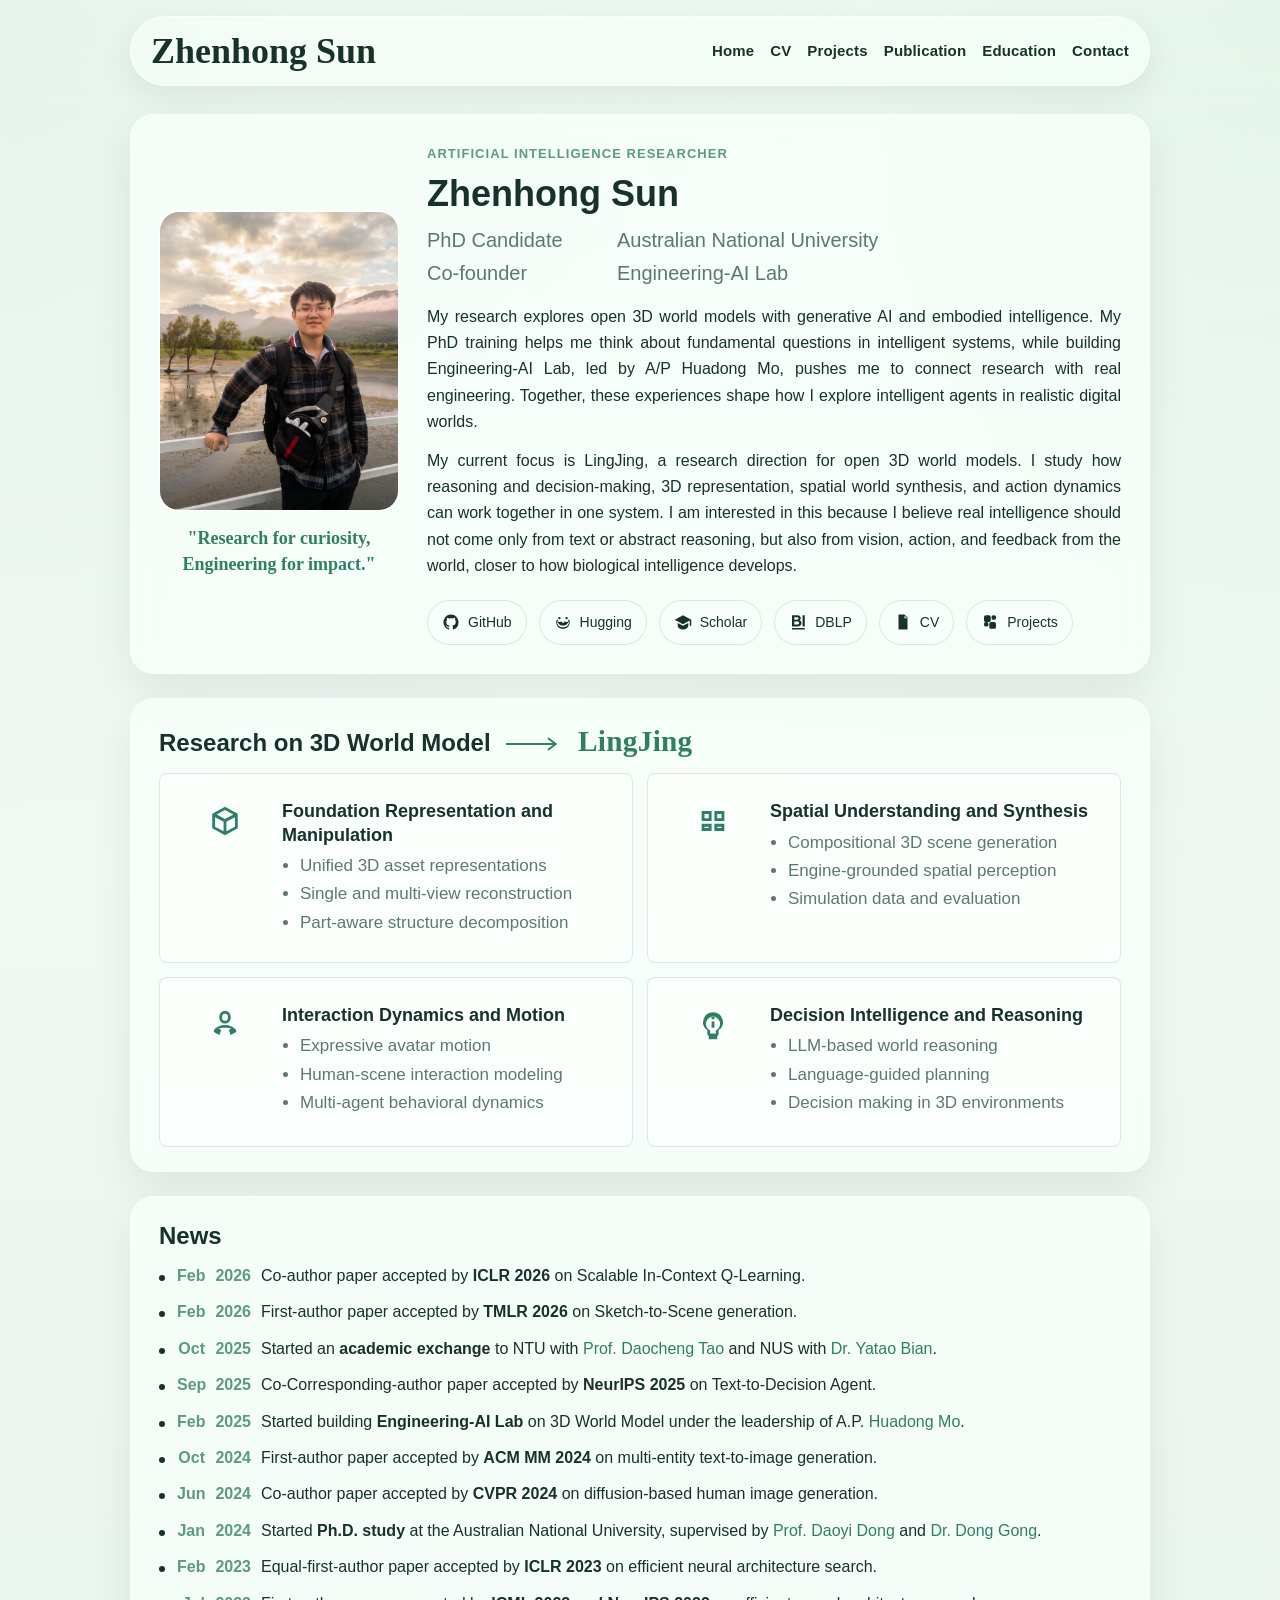
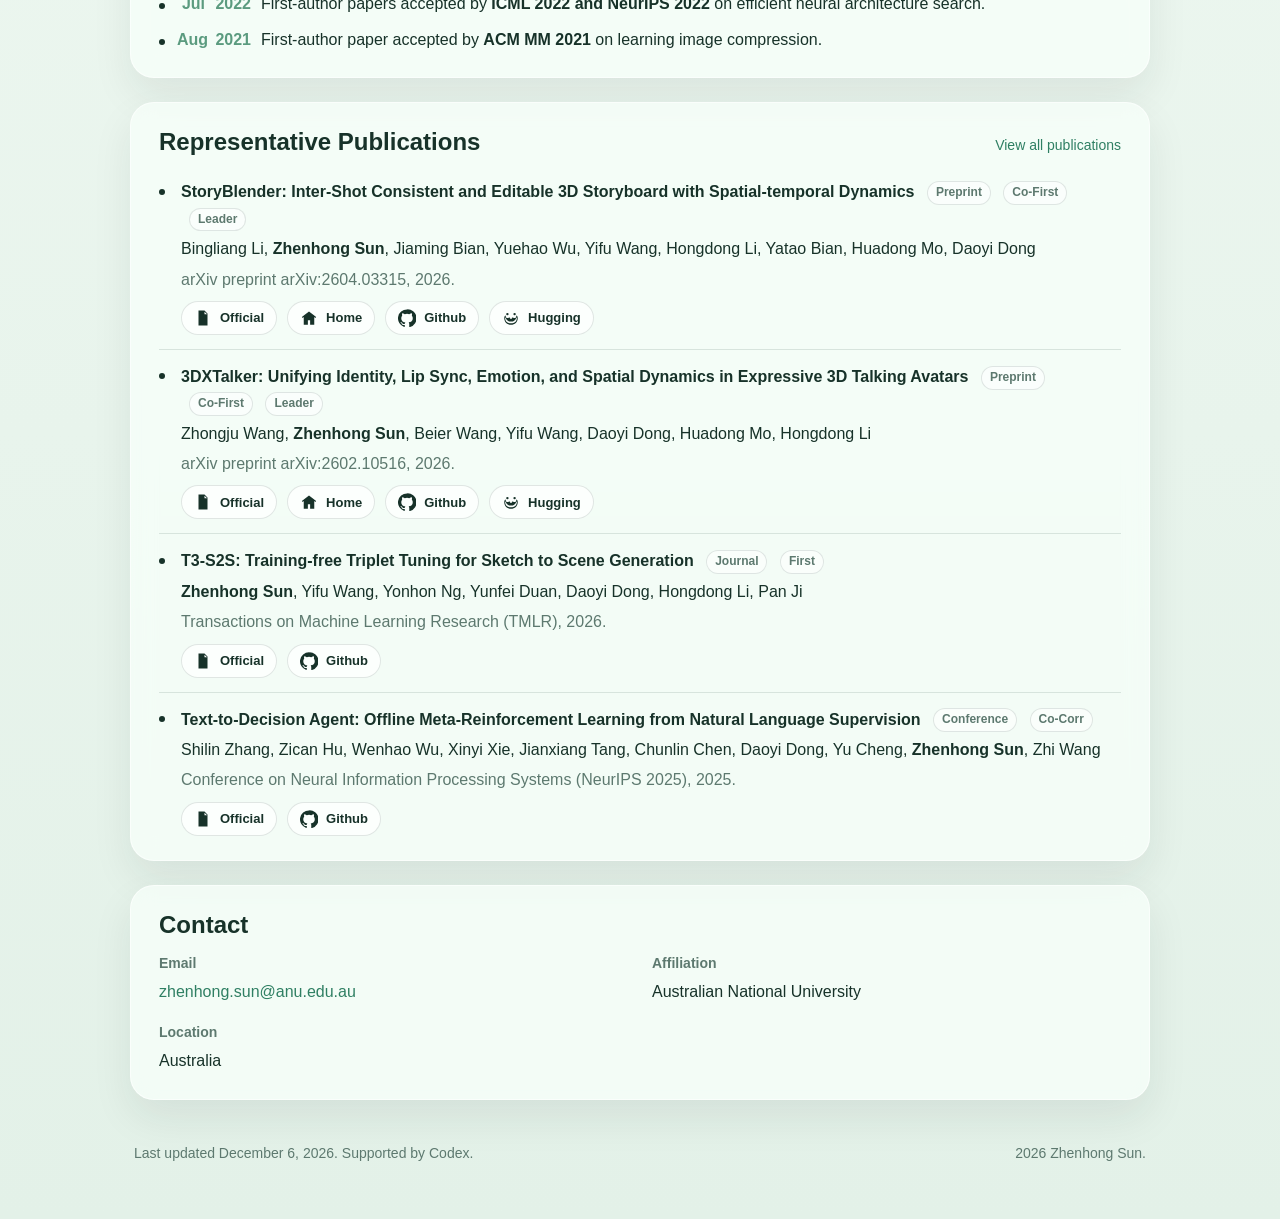
==== index.html @ 3ce294ff "Update Engineering-AI Lab description" ====
<!DOCTYPE html>
<html lang="en">
  <head>
    <meta charset="UTF-8" />
    <meta name="viewport" content="width=device-width, initial-scale=1.0" />
    <title>Zhenhong Sun | Home</title>
    <meta
      name="description"
      content="Academic homepage of Zhenhong Sun, featuring research projects, publications, and academic experience."
    />
    <link rel="icon" href="favicon.svg" type="image/svg+xml" />
    <link rel="stylesheet" href="styles.css" />
  </head>
  <body>
    <div class="page-shell">
      <header class="site-header">
        <a class="brand" href="index.html">Zhenhong Sun</a>
        <nav class="site-nav" aria-label="Primary">
          <a href="index.html">Home</a>
          <a href="cv.html">CV</a>
          <a href="projects.html">Projects</a>
          <a href="publications.html">Publication</a>
          <a href="education.html">Education</a>
          <a href="#contact">Contact</a>
        </nav>
      </header>

      <main>
        <section class="hero-panel">
          <div class="hero-photo-wrap">
            <img
              class="hero-photo"
              src="ZhenhongSun.jpg"
              alt="Portrait of Zhenhong Sun"
            />
            <p class="hero-slogan">
              <span>"Research for curiosity,</span>
              <span>Engineering for impact."</span>
            </p>
          </div>
          <div class="hero-copy">
            <p class="meta">Artificial Intelligence Researcher</p>
            <h1 class="page-title">Zhenhong Sun</h1>
            <div class="subtitle">
              <div class="subtitle-row">
                <span>PhD Candidate</span>
                <span>Australian National University</span>
              </div>
              <div class="subtitle-row">
                <span>Co-founder</span>
                <span>Engineering-AI Lab</span>
              </div>
            </div>
            <p class="lede">
              My research explores open 3D world models with generative AI and embodied intelligence. 
              My PhD training helps me think about fundamental questions in intelligent systems, 
              while building Engineering-AI Lab, led by A/P Huadong Mo, pushes me to connect research with real engineering. 
              Together, these experiences shape how I explore intelligent agents in realistic digital worlds.
            </p>
            <p class="lede lede-secondary">
              My current focus is LingJing, a research direction for open 3D
              world models. I study how reasoning and decision-making, 3D representation, 
              spatial world synthesis, and action dynamics can work
              together in one system. I am interested in this because I believe
              real intelligence should not come only from text or abstract
              reasoning, but also from vision, action, and feedback from the
              world, closer to how biological intelligence develops.
            </p>
            <div class="icon-links" aria-label="Profile links">
              <a
                class="icon-link"
                href="https://github.com/EngineeringAI-LAB"
                target="_blank"
                rel="noreferrer"
                aria-label="GitHub"
                title="GitHub"
              >
                <svg viewBox="0 0 24 24" aria-hidden="true">
                  <path d="M12 2C6.48 2 2 6.58 2 12.22c0 4.52 2.87 8.35 6.84 9.7.5.1.68-.22.68-.49 0-.24-.01-.88-.01-1.73-2.78.62-3.37-1.37-3.37-1.37-.45-1.18-1.11-1.5-1.11-1.5-.91-.64.07-.63.07-.63 1.01.07 1.54 1.06 1.54 1.06.9 1.57 2.36 1.12 2.94.86.09-.67.35-1.12.63-1.38-2.22-.26-4.56-1.14-4.56-5.06 0-1.12.39-2.03 1.03-2.75-.1-.26-.45-1.31.1-2.72 0 0 .84-.28 2.75 1.05A9.35 9.35 0 0 1 12 6.92c.85 0 1.7.12 2.5.34 1.9-1.33 2.74-1.05 2.74-1.05.55 1.41.2 2.46.1 2.72.64.72 1.03 1.63 1.03 2.75 0 3.93-2.34 4.8-4.57 5.05.36.32.68.94.68 1.9 0 1.38-.01 2.49-.01 2.83 0 .27.18.59.69.49A10.22 10.22 0 0 0 22 12.22C22 6.58 17.52 2 12 2Z" />
                </svg>
                <span>GitHub</span>
              </a>
              <a
                class="icon-link"
                href="https://huggingface.co/EngineeringAI-LAB"
                target="_blank"
                rel="noreferrer"
                aria-label="Hugging Face"
                title="Hugging Face"
              >
                <svg viewBox="0 0 24 24" aria-hidden="true">
                  <path d="M7.2 8.4a1.6 1.6 0 1 1 0-3.2 1.6 1.6 0 0 1 0 3.2Zm9.6 0a1.6 1.6 0 1 1 0-3.2 1.6 1.6 0 0 1 0 3.2ZM5.4 11.2c.7.45 1.55.68 2.5.68.86 0 1.66-.19 2.36-.56.2-.1.44.03.46.25.1 1.04.63 1.69 1.28 1.69s1.18-.65 1.28-1.69c.02-.22.26-.35.46-.25.7.37 1.5.56 2.36.56.95 0 1.8-.23 2.5-.68.22-.14.5.05.45.31-.56 3.11-3.45 5.29-7.05 5.29s-6.49-2.18-7.05-5.29c-.05-.26.23-.45.45-.31Z" />
                  <path d="M4.25 8.92c-.6.46-1.25 1.44-1.25 3.36C3 17.3 6.82 21 12 21s9-3.7 9-8.72c0-1.92-.65-2.9-1.25-3.36-.37-.29-.89.02-.8.49.08.42.05.92-.17 1.38-.15.31.05.68.39.72.35.04.61.34.61.69 0 4.03-3.13 6.8-7.78 6.8s-7.78-2.77-7.78-6.8c0-.35.26-.65.61-.69.34-.04.54-.41.39-.72-.22-.46-.25-.96-.17-1.38.09-.47-.43-.78-.8-.49Z" />
                </svg>
                <span>Hugging</span>
              </a>
              <a
                class="icon-link"
                href="https://scholar.google.com/citations?user=eDiXHP8AAAAJ"
                target="_blank"
                rel="noreferrer"
                aria-label="Google Scholar"
                title="Google Scholar"
              >
                <svg viewBox="0 0 24 24" aria-hidden="true">
                  <path d="M12 3 1 9l11 6 9-4.91V17h2V9L12 3Zm0 14L5 13.18V17c0 2.76 3.13 5 7 5s7-2.24 7-5v-3.82L12 17Z" />
                </svg>
                <span>Scholar</span>
              </a>
              <a
                class="icon-link"
                href="https://dblp.org/pid/250/5750.html"
                target="_blank"
                rel="noreferrer"
                aria-label="DBLP"
                title="DBLP"
              >
                <svg viewBox="0 0 24 24" aria-hidden="true">
                  <path d="M4 3h7.2c2.7 0 4.5 1.54 4.5 3.86 0 1.25-.55 2.3-1.54 2.94 1.53.56 2.48 1.85 2.48 3.55 0 2.8-2.05 4.65-5.15 4.65H4V3Zm3 2.7v3.15h3.76c1.17 0 1.88-.59 1.88-1.58 0-1-.72-1.57-1.88-1.57H7Zm0 5.75v3.85h4.13c1.5 0 2.35-.72 2.35-1.94 0-1.19-.86-1.91-2.35-1.91H7Z" />
                  <path d="M18.1 3H21v15h-2.9V3Z" />
                  <path d="M4 20h17v2H4v-2Z" />
                </svg>
                <span>DBLP</span>
              </a>
              <a
                class="icon-link"
                href="cv.html"
                aria-label="Curriculum Vitae"
                title="Curriculum Vitae"
              >
                <svg viewBox="0 0 24 24" aria-hidden="true">
                  <path d="M6 2h8l4 4v16H6V2Zm8 1.5V7h3.5L14 3.5ZM8 10h8v1.5H8V10Zm0 3h8v1.5H8V13Zm0 3h6v1.5H8V16Z" />
                </svg>
                <span>CV</span>
              </a>
              <a
                class="icon-link"
                href="projects.html"
                aria-label="Projects"
                title="Projects"
              >
                <svg viewBox="0 0 24 24" aria-hidden="true">
                  <path d="M4 5.5A2.5 2.5 0 0 1 6.5 3h4A2.5 2.5 0 0 1 13 5.5v4A2.5 2.5 0 0 1 10.5 12h-4A2.5 2.5 0 0 1 4 9.5v-4Zm7 9A2.5 2.5 0 0 1 13.5 12h4a2.5 2.5 0 0 1 2.5 2.5v4a2.5 2.5 0 0 1-2.5 2.5h-4a2.5 2.5 0 0 1-2.5-2.5v-4Zm-7 0A2.5 2.5 0 0 1 6.5 12h1A2.5 2.5 0 0 1 10 14.5v1A2.5 2.5 0 0 1 7.5 18h-1A2.5 2.5 0 0 1 4 15.5v-1Zm10-9A2.5 2.5 0 0 1 16.5 3h1A2.5 2.5 0 0 1 20 5.5v1A2.5 2.5 0 0 1 17.5 9h-1A2.5 2.5 0 0 1 14 6.5v-1Z" />
                </svg>
                <span>Projects</span>
              </a>
            </div>
          </div>
        </section>

        <section class="section-block">
          <h2 class="research-title">
            Research on 3D World Model
            <span class="research-arrow" aria-hidden="true">
              <svg viewBox="0 0 64 16">
                <path d="M2 8h54" />
                <path d="M48 2l8 6-8 6" />
              </svg>
            </span>
            <span>LingJing</span>
          </h2>
          <div class="overview-grid">
            <div class="overview-card">
              <svg class="overview-icon" viewBox="0 0 24 24" aria-hidden="true">
                <path d="M12 2 3 6.8v10.4L12 22l9-4.8V6.8L12 2Zm0 2.3 5.9 3.15L12 10.6 6.1 7.45 12 4.3Zm-7 5 6 3.2v6.7l-6-3.2V9.3Zm8 9.9v-6.7l6-3.2V16l-6 3.2Z" />
              </svg>
              <div>
                <h3>Foundation Representation and Manipulation</h3>
                <ul>
                  <li>Unified 3D asset representations</li>
                  <li>Single and multi-view reconstruction</li>
                  <li>Part-aware structure decomposition</li>
                </ul>
              </div>
            </div>
            <div class="overview-card">
              <svg class="overview-icon" viewBox="0 0 24 24" aria-hidden="true">
                <path d="M4 5h7v7H4V5Zm2 2v3h3V7H6Zm7-2h7v7h-7V5Zm2 2v3h3V7h-3ZM4 14h7v5H4v-5Zm2 2v1h3v-1H6Zm7-2h7v5h-7v-5Zm2 2v1h3v-1h-3Z" />
              </svg>
              <div>
                <h3>Spatial Understanding and Synthesis</h3>
                <ul>
                  <li>Compositional 3D scene generation</li>
                  <li>Engine-grounded spatial perception</li>
                  <li>Simulation data and evaluation</li>
                </ul>
              </div>
            </div>
            <div class="overview-card">
              <svg class="overview-icon" viewBox="0 0 24 24" aria-hidden="true">
                <path d="M12 2a4 4 0 0 1 4 4v1a4 4 0 1 1-8 0V6a4 4 0 0 1 4-4Zm-2 4v1a2 2 0 1 0 4 0V6a2 2 0 1 0-4 0Zm-5.8 9.6C5.7 13.4 8.5 12 12 12s6.3 1.4 7.8 3.6c.42.62.18 1.46-.48 1.78L16 19l-1.4-3.5 1.86-.93A8 8 0 0 0 12 14a8 8 0 0 0-4.46.57L9.4 15.5 8 19l-3.32-1.62a1.32 1.32 0 0 1-.48-1.78Z" />
              </svg>
              <div>
                <h3>Interaction Dynamics and Motion</h3>
                <ul>
                  <li>Expressive avatar motion</li>
                  <li>Human-scene interaction modeling</li>
                  <li>Multi-agent behavioral dynamics</li>
                </ul>
              </div>
            </div>
            <div class="overview-card">
              <svg class="overview-icon" viewBox="0 0 24 24" aria-hidden="true">
                <path d="M12 3a7 7 0 0 0-4 12.74V18a2 2 0 0 0 2 2h4a2 2 0 0 0 2-2v-2.26A7 7 0 0 0 12 3Zm2 12.9V18h-4v-2.1l-.83-.55A5 5 0 1 1 14.83 15.35L14 15.9ZM9 22h6v-2H9v2Zm2-12.5h2V14h-2V9.5Zm0-3.5h2v2h-2V6Z" />
              </svg>
              <div>
                <h3>Decision Intelligence and Reasoning</h3>
                <ul>
                  <li>LLM-based world reasoning</li>
                  <li>Language-guided planning</li>
                  <li>Decision making in 3D environments</li>
                </ul>
              </div>
            </div>
          </div>
        </section>

        <section class="section-block">
          <h2>News</h2>
          <ul class="timeline-list">
            <li>
              <span class="timeline-dot" aria-hidden="true"></span>
              <span class="timeline-date"><span>Feb</span><span>2026</span></span>
              <span class="timeline-text">Co-author paper accepted by <span class="news-highlight">ICLR 2026</span> on Scalable In-Context Q-Learning.</span>
            </li>
            <li>
              <span class="timeline-dot" aria-hidden="true"></span>
              <span class="timeline-date"><span>Feb</span><span>2026</span></span>
              <span class="timeline-text">First-author paper accepted by <span class="news-highlight">TMLR 2026</span> on Sketch-to-Scene generation.</span>
            </li>
            <li>
              <span class="timeline-dot" aria-hidden="true"></span>
              <span class="timeline-date"><span>Oct</span><span>2025</span></span>
              <span class="timeline-text">
                Started an <span class="news-highlight">academic exchange</span> to NTU with
                <a href="https://scholar.google.com/citations?user=RwlJNLcAAAAJ&amp;hl=en" target="_blank" rel="noreferrer">Prof. Daocheng Tao</a>
                and NUS with
                <a href="https://yataobian.com/" target="_blank" rel="noreferrer">Dr. Yatao Bian</a>.
              </span>
            </li>
            <li>
              <span class="timeline-dot" aria-hidden="true"></span>
              <span class="timeline-date"><span>Sep</span><span>2025</span></span>
              <span class="timeline-text">Co-Corresponding-author paper accepted by <span class="news-highlight">NeurIPS 2025</span> on Text-to-Decision Agent.</span>
            </li>
            <li>
              <span class="timeline-dot" aria-hidden="true"></span>
              <span class="timeline-date"><span>Feb</span><span>2025</span></span>
              <span class="timeline-text">
                Started building
                <a class="news-highlight" href="https://github.com/EngineeringAI-LAB" target="_blank" rel="noreferrer">Engineering-AI Lab</a>
                on 3D World Model under the leadership of A.P.
                <a href="https://www.unsw.edu.au/staff/huadong-mo" target="_blank" rel="noreferrer">Huadong Mo</a>.
              </span>
            </li>
            <li>
              <span class="timeline-dot" aria-hidden="true"></span>
              <span class="timeline-date"><span>Oct</span><span>2024</span></span>
              <span class="timeline-text">First-author paper accepted by <span class="news-highlight">ACM MM 2024</span> on multi-entity text-to-image generation.</span>
            </li>
            <li>
              <span class="timeline-dot" aria-hidden="true"></span>
              <span class="timeline-date"><span>Jun</span><span>2024</span></span>
              <span class="timeline-text">Co-author paper accepted by <span class="news-highlight">CVPR 2024</span> on diffusion-based human image generation.</span>
            </li>
            <li>
              <span class="timeline-dot" aria-hidden="true"></span>
              <span class="timeline-date"><span>Jan</span><span>2024</span></span>
              <span class="timeline-text">
                Started <span class="news-highlight">Ph.D. study</span> at the Australian National University, supervised by
                <a href="https://scholar.google.com/citations?user=ACw1Y4oAAAAJ&amp;hl=en" target="_blank" rel="noreferrer">Prof. Daoyi Dong</a>
                and
                <a href="https://donggong1.github.io/" target="_blank" rel="noreferrer">Dr. Dong Gong</a>.
              </span>
            </li>
            <li>
              <span class="timeline-dot" aria-hidden="true"></span>
              <span class="timeline-date"><span>Feb</span><span>2023</span></span>
              <span class="timeline-text">Equal-first-author paper accepted by <span class="news-highlight">ICLR 2023</span> on efficient neural architecture search.</span>
            </li>
            <li>
              <span class="timeline-dot" aria-hidden="true"></span>
              <span class="timeline-date"><span>Jul</span><span>2022</span></span>
              <span class="timeline-text">First-author papers accepted by <span class="news-highlight">ICML 2022 and NeurIPS 2022</span> on efficient neural architecture search.</span>
            </li>
            <li>
              <span class="timeline-dot" aria-hidden="true"></span>
              <span class="timeline-date"><span>Aug</span><span>2021</span></span>
              <span class="timeline-text">First-author paper accepted by <span class="news-highlight">ACM MM 2021</span> on learning image compression.</span>
            </li>
          </ul>
        </section>

        <section class="section-block">
          <div class="section-heading-row">
            <h2>Representative Publications</h2>
            <a class="text-link" href="publications.html">View all publications</a>
          </div>
          <ul class="publication-list">
            <li>
              <div class="publication-title-row">
                <span class="publication-bullet" aria-hidden="true"></span>
                <div class="publication-title">
                  StoryBlender: Inter-Shot Consistent and Editable 3D
                  Storyboard with Spatial-temporal Dynamics
                  <span class="publication-type">Preprint</span>
                  <span class="publication-type">Co-First</span>
                  <span class="publication-type">Leader</span>
                </div>
              </div>
              <div class="publication-authors">
                Bingliang Li, <strong>Zhenhong Sun</strong>, Jiaming Bian,
                Yuehao Wu, Yifu Wang, Hongdong Li, Yatao Bian, Huadong Mo,
                Daoyi Dong
              </div>
              <div class="publication-venue">
                arXiv preprint arXiv:2604.03315, 2026.
              </div>
            </li>
            <li>
              <div class="publication-title-row">
                <span class="publication-bullet" aria-hidden="true"></span>
                <div class="publication-title">
                  3DXTalker: Unifying Identity, Lip Sync, Emotion, and Spatial
                  Dynamics in Expressive 3D Talking Avatars
                  <span class="publication-type">Preprint</span>
                  <span class="publication-type">Co-First</span>
                  <span class="publication-type">Leader</span>
                </div>
              </div>
              <div class="publication-authors">
                Zhongju Wang, <strong>Zhenhong Sun</strong>, Beier Wang, Yifu
                Wang, Daoyi Dong, Huadong Mo, Hongdong Li
              </div>
              <div class="publication-venue">
                arXiv preprint arXiv:2602.10516, 2026.
              </div>
            </li>
            <li>
              <div class="publication-title-row">
                <span class="publication-bullet" aria-hidden="true"></span>
                <div class="publication-title">
                  T3-S2S: Training-free Triplet Tuning for Sketch to Scene
                  Generation
                  <span class="publication-type">Journal</span>
                  <span class="publication-type">First</span>
                </div>
              </div>
              <div class="publication-authors">
                <strong>Zhenhong Sun</strong>, Yifu Wang, Yonhon Ng, Yunfei
                Duan, Daoyi Dong, Hongdong Li, Pan Ji
              </div>
              <div class="publication-venue">
                Transactions on Machine Learning Research (TMLR), 2026.
              </div>
            </li>
            <li>
              <div class="publication-title-row">
                <span class="publication-bullet" aria-hidden="true"></span>
                <div class="publication-title">
                  Text-to-Decision Agent: Offline Meta-Reinforcement Learning
                  from Natural Language Supervision
                  <span class="publication-type">Conference</span>
                  <span class="publication-type">Co-Corr</span>
                </div>
              </div>
              <div class="publication-authors">
                Shilin Zhang, Zican Hu, Wenhao Wu, Xinyi Xie, Jianxiang Tang,
                Chunlin Chen, Daoyi Dong, Yu Cheng, <strong>Zhenhong Sun</strong>,
                Zhi Wang
              </div>
              <div class="publication-venue">
                Conference on Neural Information Processing Systems
                (NeurIPS 2025), 2025.
              </div>
            </li>
          </ul>
        </section>

        <section class="section-block" id="contact">
          <h2>Contact</h2>
          <div class="contact-grid">
            <div>
              <strong>Email</strong>
              <span><a href="mailto:zhenhong.sun@anu.edu.au">zhenhong.sun@anu.edu.au</a></span>
            </div>
            <div>
              <strong>Affiliation</strong>
              <span>Australian National University</span>
            </div>
            <div>
              <strong>Location</strong>
              <span>Australia</span>
            </div>
          </div>
        </section>
      </main>

      <footer class="site-footer">
        <p>Last updated <span id="last-updated">recently</span>. Supported by Codex.</p>
        <p><span id="current-year"></span> Zhenhong Sun.</p>
      </footer>
    </div>

    <script src="script.js"></script>
  </body>
</html>
---- styles.css ----
:root {
  --bg: #edf7f0;
  --bg-soft: rgba(248, 255, 250, 0.9);
  --surface: rgba(248, 255, 250, 0.76);
  --surface-strong: #f8fffa;
  --text: #173229;
  --muted: #5d796f;
  --line: rgba(23, 50, 41, 0.12);
  --link: #2f7f63;
  --accent: #5b9b7f;
  --max-width: 1020px;
  --shadow: 0 18px 40px rgba(28, 38, 32, 0.08);
}

*,
*::before,
*::after {
  box-sizing: border-box;
}

html {
  scroll-behavior: smooth;
}

body {
  margin: 0;
  min-height: 100vh;
  font-family: Arial, Helvetica, sans-serif;
  font-size: 16px;
  line-height: 1.65;
  color: var(--text);
  background:
    radial-gradient(circle at top left, rgba(149, 201, 170, 0.18), transparent 28%),
    radial-gradient(circle at top right, rgba(210, 237, 219, 0.5), transparent 32%),
    linear-gradient(180deg, #f7fdf9 0%, #edf7f0 44%, #e3f1e8 100%);
}

body::before {
  content: "";
  position: fixed;
  inset: 0;
  background-image:
    linear-gradient(rgba(255, 255, 255, 0.28) 1px, transparent 1px),
    linear-gradient(90deg, rgba(255, 255, 255, 0.24) 1px, transparent 1px);
  background-size: 48px 48px;
  mask-image: linear-gradient(180deg, rgba(0, 0, 0, 0.3), transparent 72%);
  pointer-events: none;
  z-index: -1;
}

a {
  color: var(--link);
  text-decoration: none;
}

a:hover,
a:focus-visible {
  text-decoration: underline;
}

img {
  max-width: 100%;
  display: block;
}

.page-shell {
  width: min(calc(100% - 32px), var(--max-width));
  margin: 0 auto;
  padding: 16px 0 40px;
}

.site-header {
  display: flex;
  align-items: center;
  justify-content: space-between;
  gap: 20px;
  padding: 16px 20px;
  margin-bottom: 28px;
  border: 1px solid rgba(255, 255, 255, 0.64);
  border-radius: 999px;
  background: rgba(246, 255, 249, 0.72);
  backdrop-filter: blur(14px);
  box-shadow: 0 10px 30px rgba(20, 45, 35, 0.08);
}

.brand {
  color: var(--text);
  font-size: 36px;
  font-family: "Segoe Script", "Lucida Handwriting", 
    "Apple Chancery", cursive;
  font-weight: 600;
  letter-spacing: 0;
  line-height: 1;
}

.site-nav {
  display: flex;
  flex-wrap: wrap;
  gap: 16px;
}

.site-nav a {
  color: var(--text);
  font-size: 15px;
  font-family: "Arial Rounded MT Bold", "Helvetica Rounded", "SF Pro Rounded",
    "Nunito", Arial, Helvetica, sans-serif;
  font-weight: 600;
  letter-spacing: 0.01em;
}

main {
  display: grid;
  gap: 24px;
}

.hero-panel,
.section-block,
.page-header,
.year-block {
  border: 1px solid rgba(255, 255, 255, 0.62);
  border-radius: 24px;
  background: var(--surface);
  backdrop-filter: blur(12px);
  box-shadow: var(--shadow);
}

.hero-panel,
.page-header {
  padding: 28px;
}

.hero-panel {
  display: grid;
  grid-template-columns: 240px minmax(0, 1fr);
  gap: 28px;
  align-items: center;
}

.hero-photo-wrap {
  max-width: 240px;
}

.hero-photo {
  width: 100%;
  aspect-ratio: 4 / 5;
  object-fit: cover;
  border-radius: 20px;
  border: 1px solid rgba(255, 255, 255, 0.7);
}

.hero-slogan {
  margin: 14px 0 0;
  color: var(--link);
  font-family: "Segoe Script", "Lucida Handwriting", "Apple Chancery", cursive;
  font-size: 18px;
  font-weight: 600;
  line-height: 1.45;
  text-align: center;
}

.hero-slogan span {
  display: block;
}

.meta {
  margin: 0 0 8px;
  color: var(--accent);
  font-size: 13px;
  font-weight: 700;
  letter-spacing: 0.08em;
  text-transform: uppercase;
}

.page-title {
  margin: 0 0 8px;
  font-size: 36px;
  line-height: 1.2;
  color: var(--text);
}

.subtitle {
  margin: 0 0 14px;
  color: var(--muted);
  font-size: 20px;
}

.subtitle .subtitle-row {
  display: grid;
  grid-template-columns: 170px minmax(0, 1fr);
  gap: 20px;
  align-items: baseline;
}

.subtitle .subtitle-row span {
  display: block;
}

.subtitle .subtitle-row span:first-child {
  white-space: nowrap;
}

.subtitle .subtitle-row span:last-child {
  white-space: nowrap;
}

.lede {
  margin: 0;
  max-width: 740px;
}

.hero-copy .lede {
  text-align: justify;
  text-justify: inter-word;
}

.lede + .lede {
  margin-top: 12px;
}

.lede-secondary {
  max-width: 760px;
}

.publications-note {
  margin-top: 10px;
}

.icon-links {
  display: flex;
  flex-wrap: wrap;
  gap: 12px;
  margin-top: 20px;
}

.icon-link {
  display: inline-flex;
  align-items: center;
  gap: 8px;
  padding: 10px 14px;
  border: 1px solid var(--line);
  border-radius: 999px;
  background: var(--surface-strong);
  color: var(--text);
  font-size: 14px;
}

.icon-link svg {
  width: 18px;
  height: 18px;
  fill: currentColor;
}

.section-block,
.year-block {
  padding: 24px 28px;
}

.section-block h2,
.page-header h2,
.year-block h2 {
  margin: 0 0 12px;
  font-size: 24px;
  line-height: 1.25;
}

.research-title {
  margin-bottom: 16px;
}

.research-title > span:not(.research-arrow) {
  color: var(--link);
  font-family: "Segoe Script", "Lucida Handwriting", "Apple Chancery", cursive;
  font-size: 1.22em;
  font-weight: 800;
  letter-spacing: 0.01em;
}

.research-arrow {
  display: inline-flex;
  width: 58px;
  height: 16px;
  margin: 0 8px;
  color: var(--link);
  vertical-align: middle;
}

.research-arrow svg {
  width: 100%;
  height: 100%;
  fill: none;
  stroke: currentColor;
  stroke-width: 2;
  stroke-linecap: round;
  stroke-linejoin: round;
}

.section-heading-row {
  display: flex;
  align-items: baseline;
  justify-content: space-between;
  gap: 16px;
  margin-bottom: 10px;
}

.text-link {
  font-size: 14px;
}

.inline-icon-link {
  display: inline-flex;
  vertical-align: middle;
  margin-left: 6px;
  color: var(--link);
}

.inline-icon-link svg {
  width: 15px;
  height: 15px;
  fill: currentColor;
}

.text-columns {
  display: grid;
  grid-template-columns: 1fr 1.1fr;
  gap: 24px;
}

.overview-grid {
  display: grid;
  grid-template-columns: repeat(2, minmax(0, 1fr));
  gap: 14px;
  margin-top: 14px;
}

.overview-card {
  display: grid;
  grid-template-columns: 74px minmax(0, 1fr);
  gap: 20px;
  min-height: 170px;
  padding: 26px 28px;
  border: 1px solid var(--line);
  border-radius: 8px;
  background: rgba(255, 255, 255, 0.5);
}

.overview-icon {
  width: 34px;
  height: 34px;
  justify-self: center;
  margin-top: 4px;
  color: var(--link);
  fill: currentColor;
}

.overview-card h3 {
  margin: 0 0 6px;
  color: var(--text);
  font-size: 18px;
  line-height: 1.3;
}

.overview-card ul {
  margin: 0;
  padding-left: 18px;
  color: var(--muted);
  font-size: 17px;
  line-height: 1.55;
}

.overview-card li + li {
  margin-top: 2px;
}

.research-direction + .research-direction {
  margin-top: 22px;
}

.research-direction h3 {
  margin: 18px 0 8px;
  font-size: 20px;
  line-height: 1.3;
}

.simple-list,
.timeline-list,
.representative-list {
  margin: 12px 0 0;
  padding-left: 20px;
}

.timeline-list {
  padding-left: 0;
  list-style: none;
}

.timeline-list li {
  display: grid;
  grid-template-columns: 8px 74px minmax(0, 1fr);
  gap: 10px;
  align-items: baseline;
}

.simple-list li + li,
.timeline-list li + li,
.representative-list li + li {
  margin-top: 10px;
}

.timeline-date {
  display: grid;
  grid-template-columns: 28px 42px;
  gap: 4px;
  width: 100%;
  text-align: right;
  color: var(--accent);
  font-weight: 700;
  font-variant-numeric: tabular-nums;
}

.timeline-dot {
  width: 6px;
  height: 6px;
  margin-top: 0.62em;
  border-radius: 50%;
  background: var(--text);
}

.timeline-text {
  min-width: 0;
}

.news-highlight {
  font-weight: 700;
  color: var(--text);
}

.publication-list {
  margin: 0;
  padding: 0;
  list-style: none;
}

.publication-list li + li {
  margin-top: 14px;
  padding-top: 14px;
  border-top: 1px solid var(--line);
}

.publication-title-row {
  display: grid;
  grid-template-columns: 12px minmax(0, 1fr);
  gap: 10px;
  align-items: start;
}

.publication-bullet {
  width: 6px;
  height: 6px;
  margin-top: 0.6em;
  border-radius: 50%;
  background: var(--text);
}

.publication-title {
  color: var(--text);
  font-weight: 700;
}

.publication-authors,
.publication-venue,
.publication-summary {
  margin-top: 4px;
  margin-left: 22px;
}

.publication-authors {
  color: var(--text);
}

.publication-venue {
  margin-top: 4px;
  color: var(--muted);
}

.resource-links {
  display: flex;
  flex-wrap: wrap;
  gap: 10px;
  margin-top: 8px;
  margin-left: 22px;
}

.resource-link {
  display: inline-flex;
  align-items: center;
  justify-content: center;
  gap: 8px;
  min-width: 34px;
  height: 34px;
  padding: 0 12px;
  border: 1px solid var(--line);
  border-radius: 999px;
  background: rgba(255, 255, 255, 0.72);
  color: var(--text);
  transition: transform 0.18s ease, border-color 0.18s ease,
    background-color 0.18s ease;
}

.resource-link:hover,
.resource-link:focus-visible {
  text-decoration: none;
  transform: translateY(-1px);
  border-color: rgba(47, 127, 99, 0.35);
  background: rgba(255, 255, 255, 0.95);
}

.resource-link svg {
  width: 18px;
  height: 18px;
  fill: currentColor;
}

.resource-link span {
  font-size: 13px;
  font-weight: 600;
  line-height: 1;
}

.scholar-link {
  margin-left: 8px;
  vertical-align: middle;
}

.publication-summary {
  display: inline-block;
  padding: 4px 8px;
  border-radius: 6px;
  background: rgba(31, 38, 35, 0.08);
  color: var(--muted);
  font-family: "Courier New", Courier, monospace;
  font-size: 14px;
}

.publication-type {
  display: inline-block;
  margin-left: 8px;
  padding: 1px 8px;
  border: 1px solid var(--line);
  border-radius: 999px;
  background: rgba(255, 255, 255, 0.6);
  color: var(--muted);
  font-size: 12px;
  font-weight: 600;
  vertical-align: middle;
}

.paper-link-icon {
  display: inline-flex;
  vertical-align: middle;
  margin-left: 6px;
  color: var(--link);
}

.paper-link-icon svg {
  width: 22px;
  height: 22px;
  fill: currentColor;
}

.contact-grid {
  display: grid;
  grid-template-columns: repeat(2, minmax(0, 1fr));
  gap: 16px 24px;
}

.contact-grid strong {
  display: block;
  margin-bottom: 4px;
  color: var(--muted);
  font-size: 14px;
}

.cv-item {
  padding: 12px 0;
}

.cv-item + .cv-item {
  border-top: 1px solid var(--line);
}

.teaching-entry {
  display: grid;
  grid-template-columns: 180px minmax(0, 1fr);
  gap: 18px;
  padding: 14px 0;
}

.teaching-entry + .teaching-entry {
  border-top: 1px solid var(--line);
}

.teaching-time {
  color: var(--muted);
  font-size: 14px;
}

.teaching-entry h3 {
  margin: 0 0 4px;
  font-size: 18px;
  line-height: 1.35;
}

.teaching-entry p {
  margin: 0;
}

.teaching-entry p + p {
  margin-top: 4px;
}

.table-wrap {
  width: 100%;
  overflow-x: auto;
}

.profile-table {
  width: 100%;
  border-collapse: collapse;
  margin-top: 12px;
  table-layout: fixed;
}

.profile-table th,
.profile-table td {
  padding: 14px 16px;
  border-bottom: 1px solid var(--line);
  text-align: left;
  vertical-align: top;
}

.profile-table th {
  color: var(--muted);
  font-size: 13px;
  font-weight: 700;
  letter-spacing: 0.04em;
  text-transform: uppercase;
}

.profile-table tbody tr:last-child td {
  border-bottom: none;
}

.profile-table th:nth-child(1),
.profile-table td:nth-child(1) {
  width: 24%;
}

.profile-table th:nth-child(2),
.profile-table td:nth-child(2) {
  width: 18%;
}

.profile-table th:nth-child(3),
.profile-table td:nth-child(3) {
  width: 30%;
}

.profile-table th:nth-child(4),
.profile-table td:nth-child(4) {
  width: 28%;
}

.project-entry {
  padding: 14px 0;
}

.project-group-heading {
  margin-top: 8px;
}

.project-entry + .project-entry {
  border-top: 1px solid var(--line);
}

.project-entry > div {
  width: 100%;
}

.project-entry p {
  margin: 10px 0 0;
}

.project-entry ul {
  margin-top: 10px;
}

.project-line {
  display: grid;
  grid-template-columns: minmax(0, 1fr) 130px 150px;
  align-items: baseline;
  gap: 10px;
  width: 100%;
}

.project-title-line {
  min-width: 0;
  color: var(--text);
  font-size: 22px;
  font-weight: 700;
  line-height: 1.3;
}

.project-role,
.project-time {
  color: var(--text);
  font-size: 16px;
  font-weight: 600;
  line-height: 1.4;
  white-space: nowrap;
  text-align: left;
}

.project-role {
  margin-left: -120px;
}

.engagement-entry {
  display: grid;
  grid-template-columns: 180px minmax(0, 1fr);
  gap: 18px;
  padding: 14px 0;
}

.engagement-entry + .engagement-entry {
  border-top: 1px solid var(--line);
}

.engagement-time {
  color: var(--muted);
  font-size: 14px;
}

.engagement-entry h3 {
  margin: 0 0 4px;
  font-size: 18px;
  line-height: 1.35;
}

.engagement-entry p {
  margin: 0;
}

.engagement-entry p + p {
  margin-top: 4px;
}

.mentor-name {
  display: inline-block;
  margin-bottom: 6px;
  color: var(--text);
  font-weight: 700;
}

.cv-meta {
  margin-bottom: 4px;
  color: var(--muted);
  font-size: 14px;
}

.site-footer {
  display: flex;
  justify-content: space-between;
  gap: 16px;
  padding: 28px 4px 0;
  color: var(--muted);
  font-size: 14px;
}

.reveal {
  opacity: 1;
  transform: none;
}

@media (max-width: 800px) {
  .hero-panel,
  .text-columns,
  .overview-grid,
  .contact-grid {
    grid-template-columns: 1fr;
  }

  .overview-card {
    grid-template-columns: 52px minmax(0, 1fr);
    padding: 22px;
  }

  .subtitle .subtitle-row span:last-child {
    white-space: normal;
  }

  .subtitle .subtitle-row span:first-child {
    white-space: normal;
  }

  .hero-photo-wrap {
    max-width: 220px;
  }
}

@media (max-width: 720px) {
  .page-shell {
    width: min(calc(100% - 20px), var(--max-width));
  }

  .site-header,
  .site-footer {
    display: block;
  }

  .site-nav {
    margin-top: 10px;
  }

  .hero-panel,
  .page-header,
  .section-block,
  .year-block {
    padding: 20px;
    border-radius: 20px;
  }

  .page-title {
    font-size: 30px;
  }

  .subtitle {
    font-size: 16px;
  }

  .teaching-entry {
    grid-template-columns: 1fr;
    gap: 6px;
  }

  .project-entry {
    gap: 6px;
  }

  .project-line {
    display: block;
  }

  .project-role,
  .project-time {
    margin-top: 10px;
    margin-right: 8px;
    font-size: 15px;
  }

  .engagement-entry {
    grid-template-columns: 1fr;
    gap: 6px;
  }
}
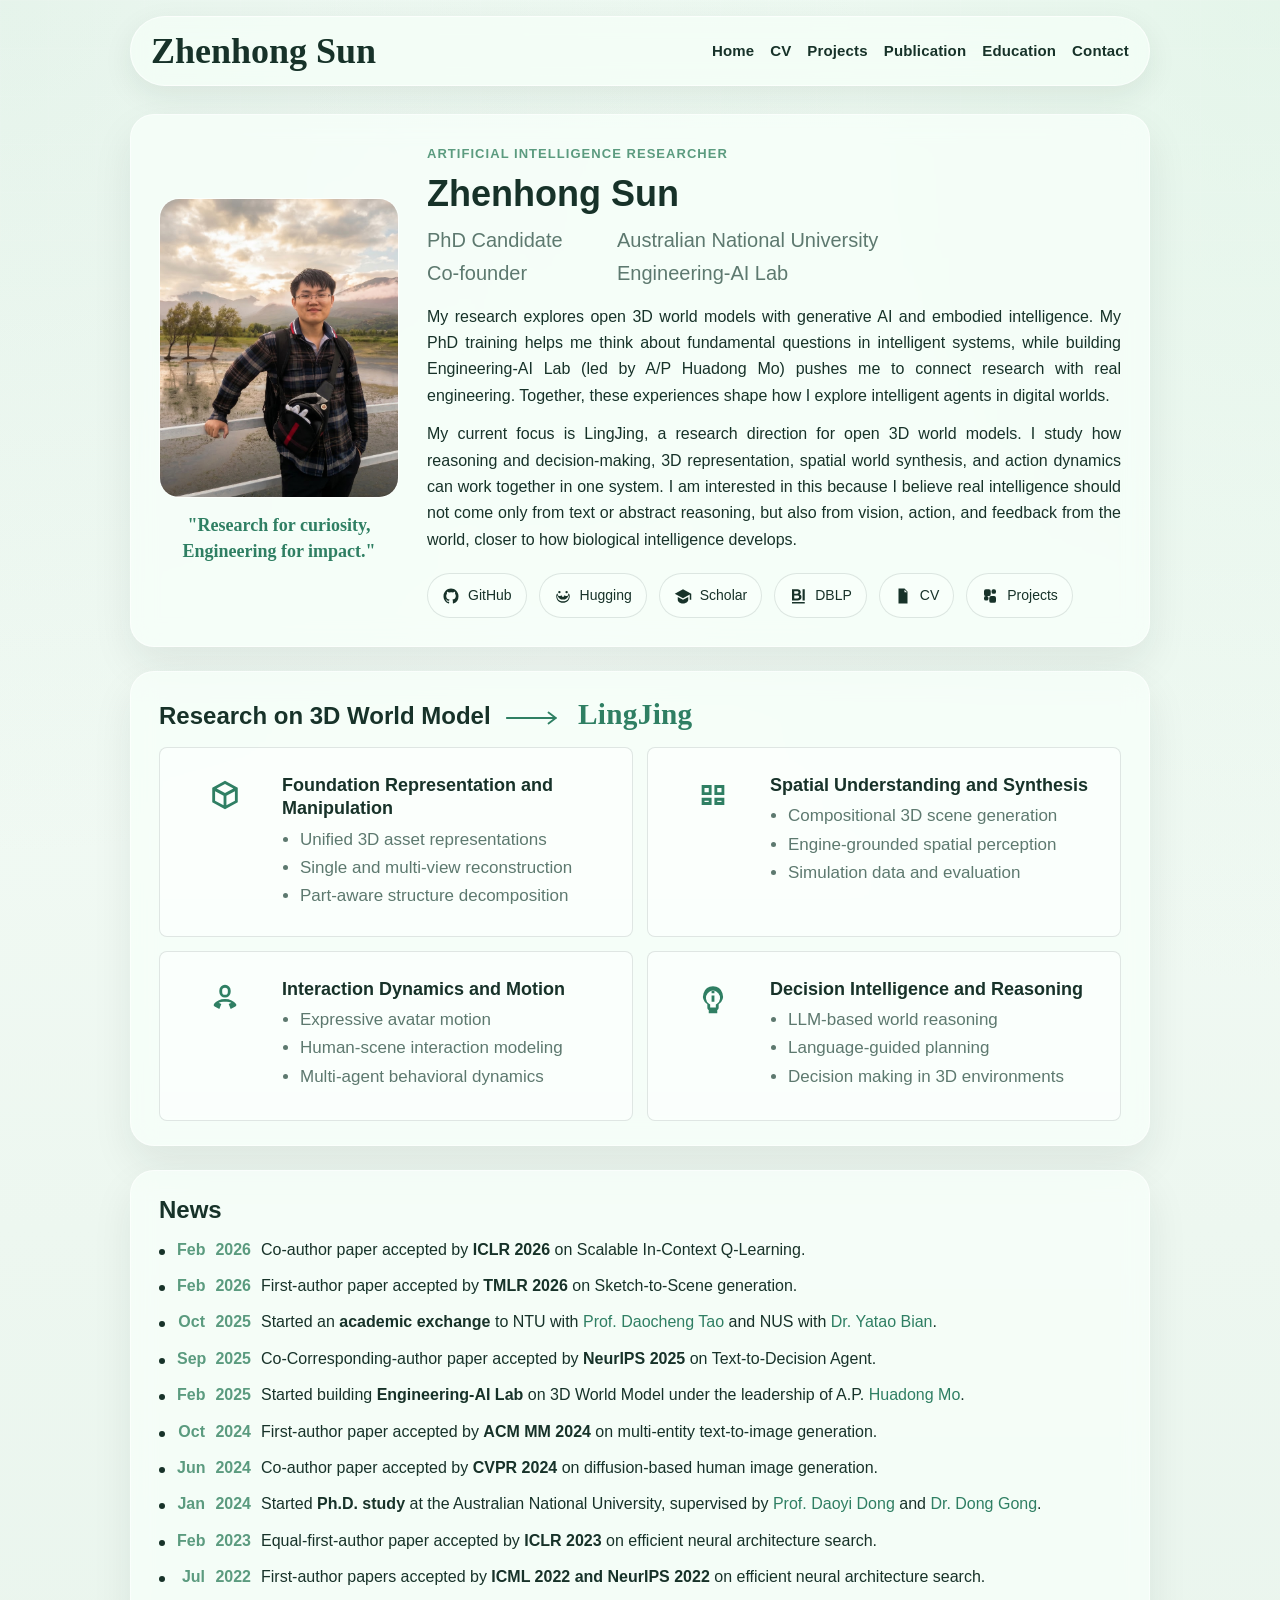
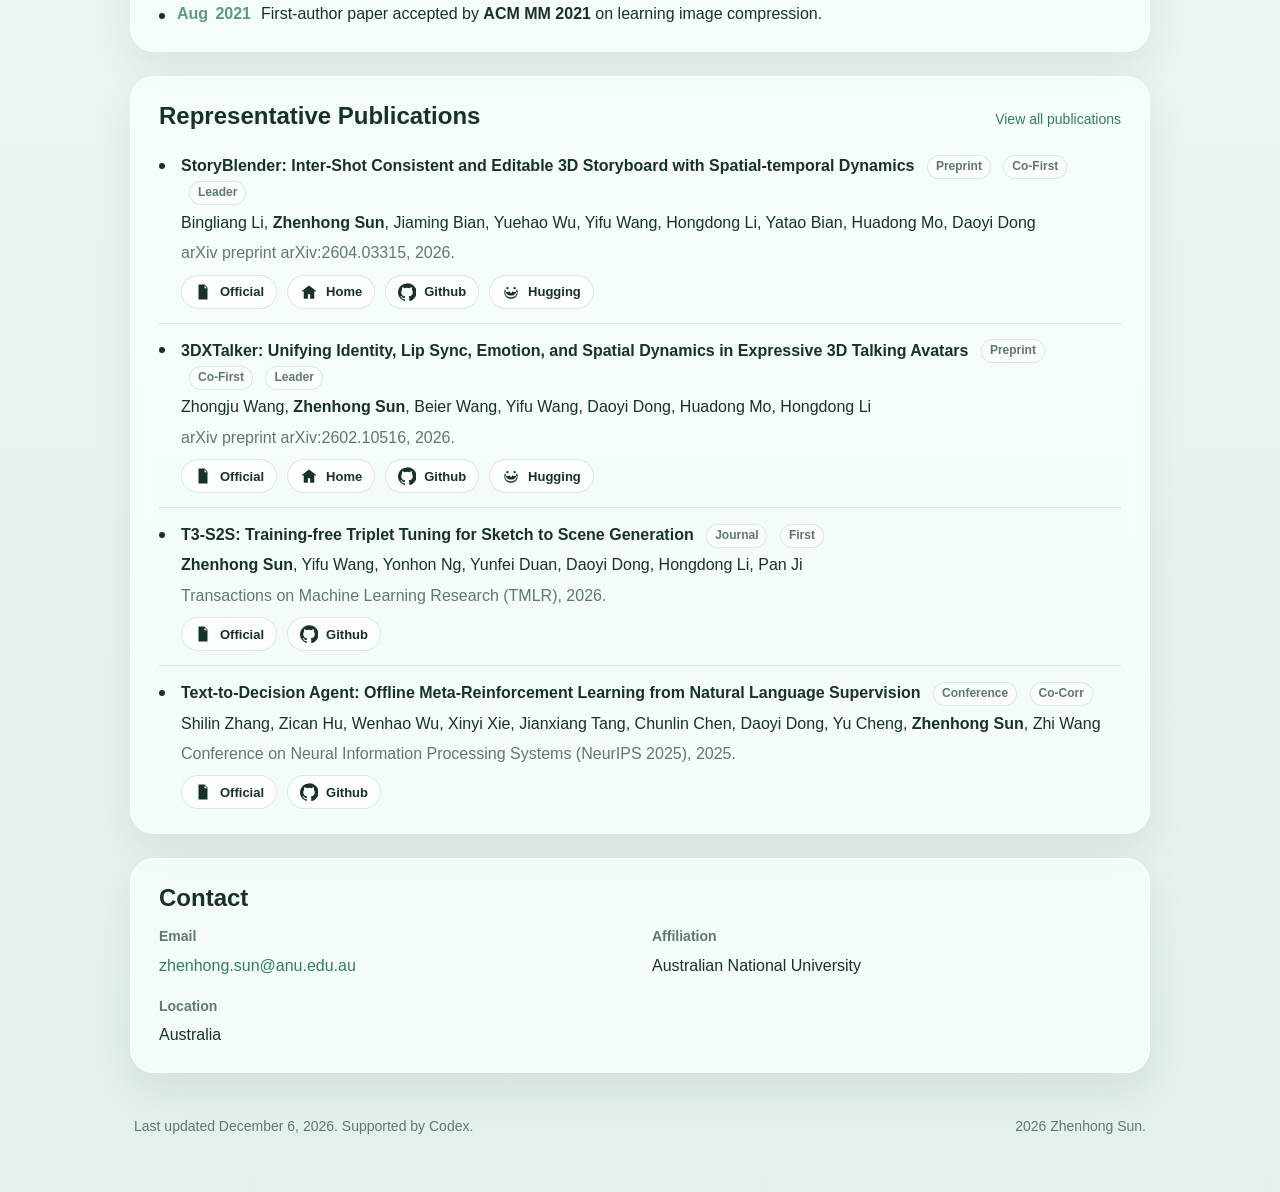
==== commit ba164581: "Refine homepage lab description" ====
--- a/index.html
+++ b/index.html
@@ -54,8 +54,8 @@
             <p class="lede">
               My research explores open 3D world models with generative AI and embodied intelligence. 
               My PhD training helps me think about fundamental questions in intelligent systems, 
-              while building Engineering-AI Lab, led by A/P Huadong Mo, pushes me to connect research with real engineering. 
-              Together, these experiences shape how I explore intelligent agents in realistic digital worlds.
+              while building Engineering-AI Lab (led by A/P Huadong Mo) pushes me to connect research with real engineering. 
+              Together, these experiences shape how I explore intelligent agents in digital worlds.
             </p>
             <p class="lede lede-secondary">
               My current focus is LingJing, a research direction for open 3D
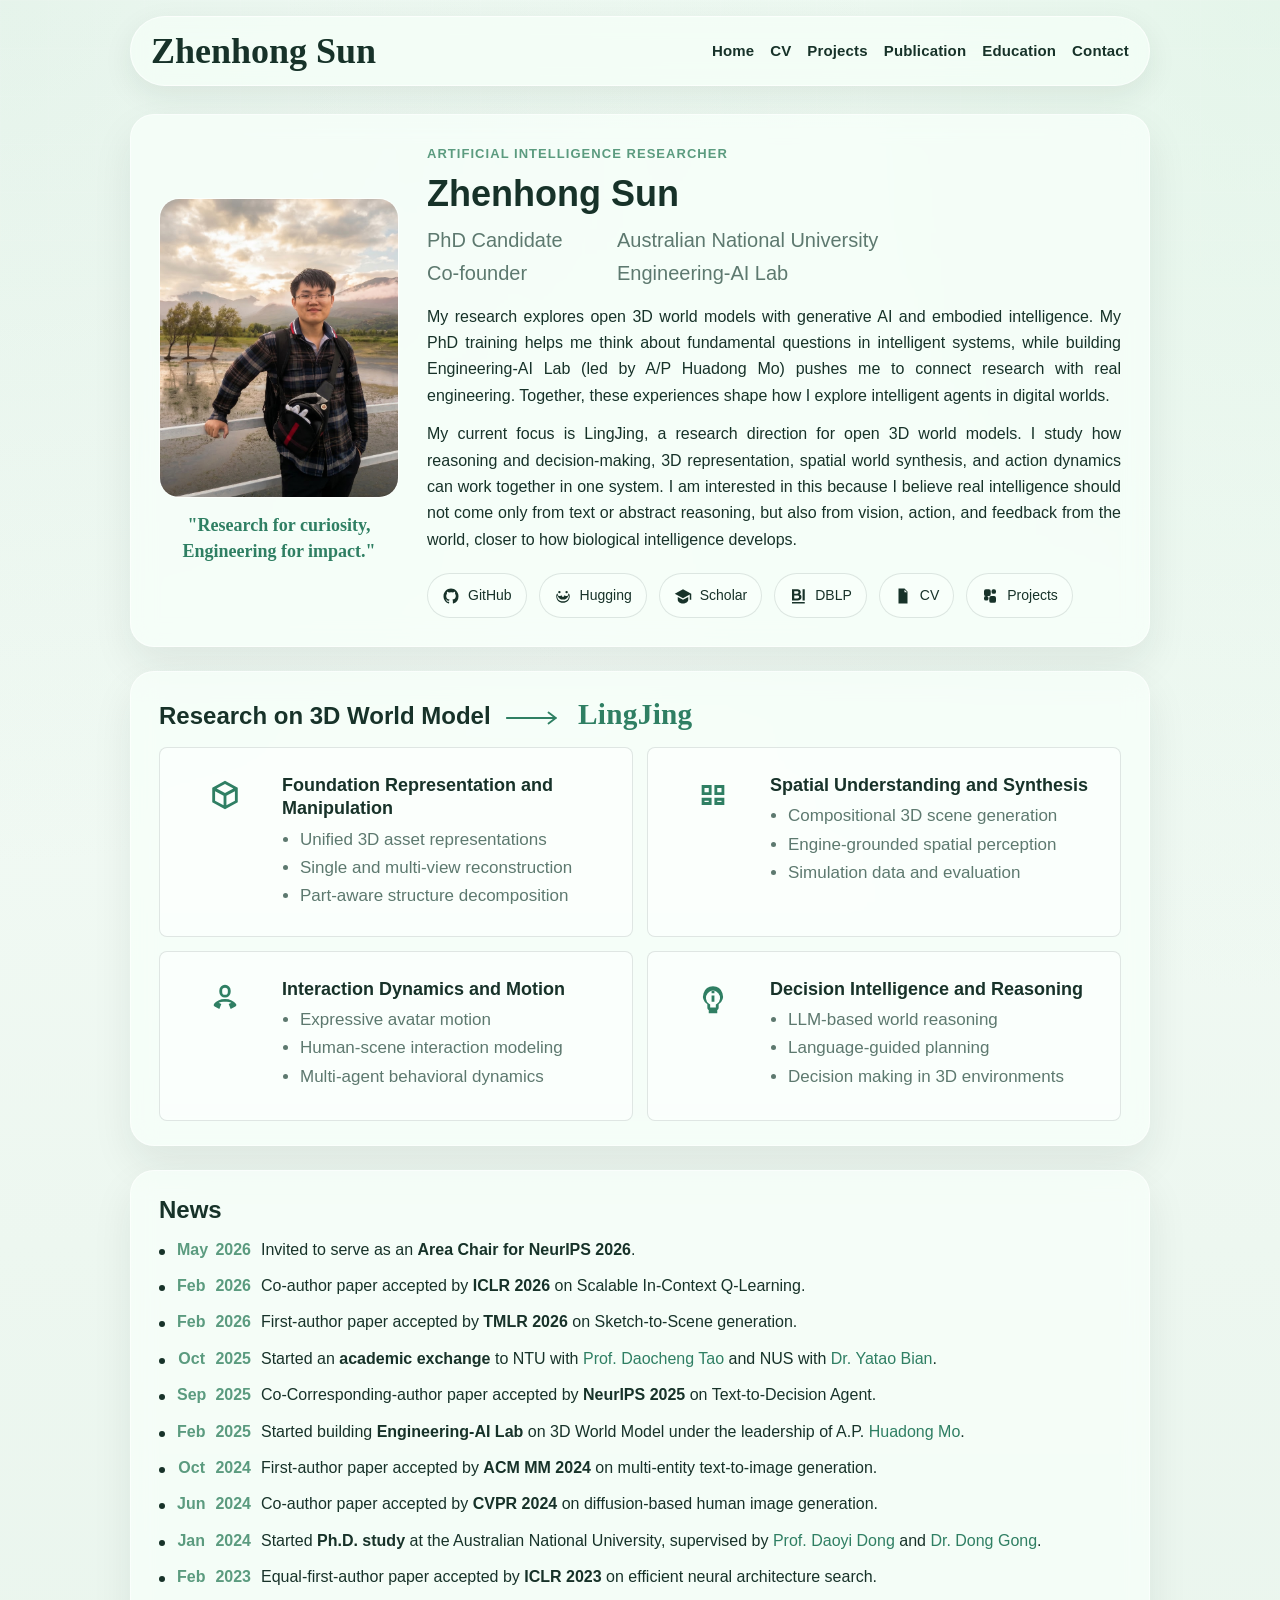
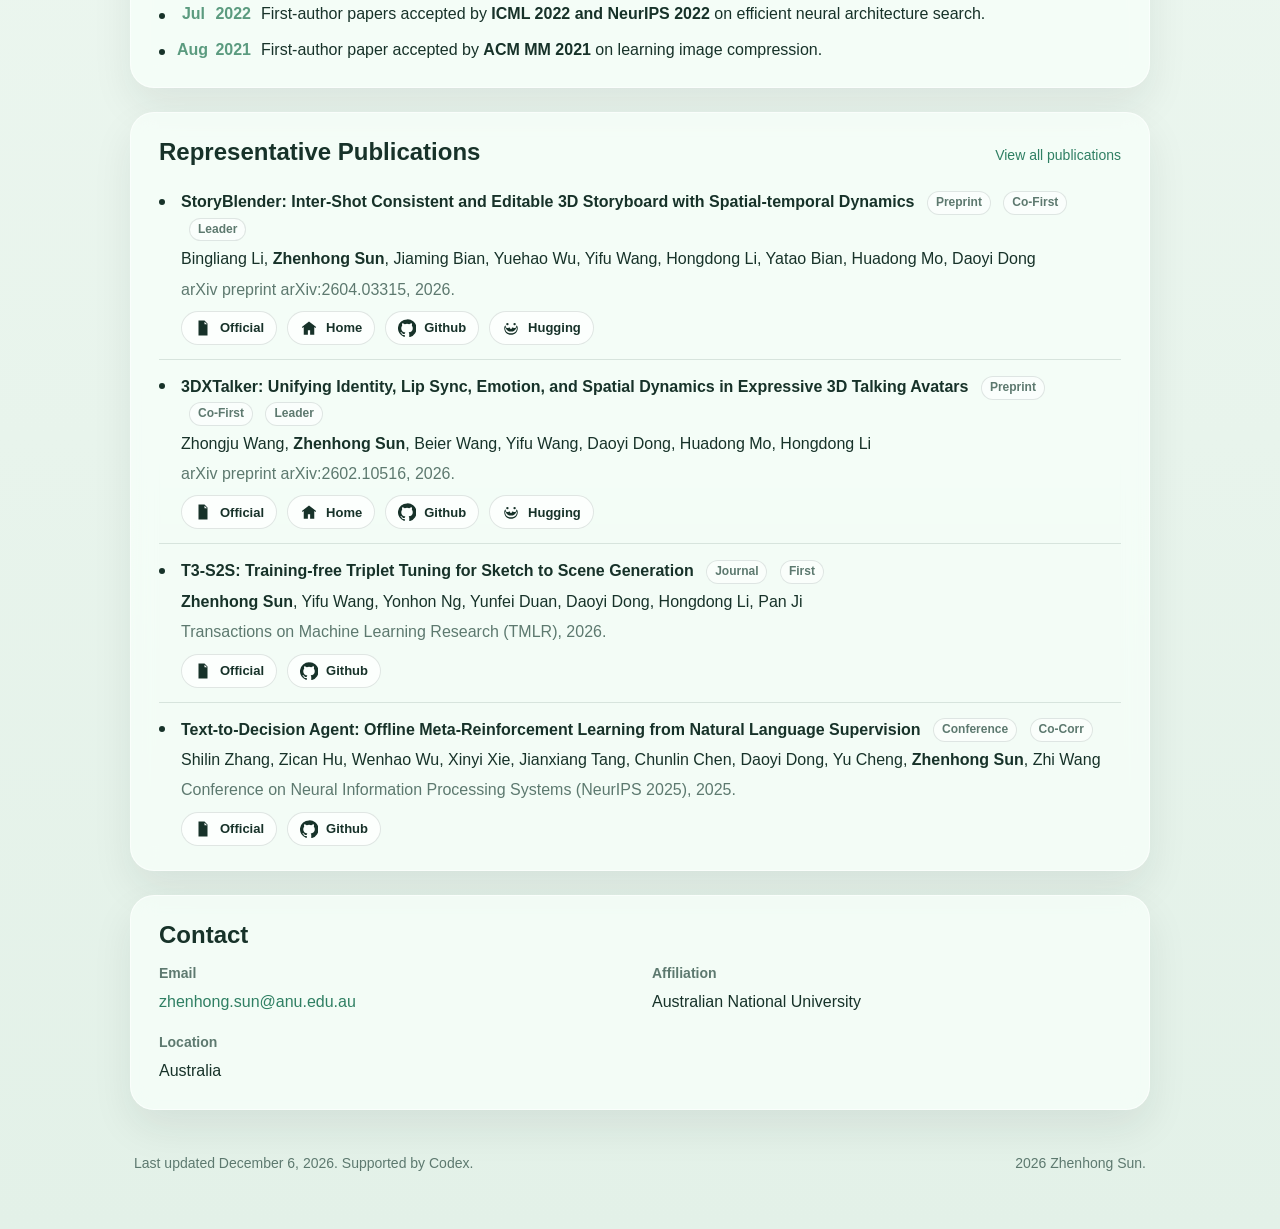
==== commit 8ed4391d: "Add NeurIPS area chair news" ====
--- a/index.html
+++ b/index.html
@@ -220,6 +220,11 @@
           <ul class="timeline-list">
             <li>
               <span class="timeline-dot" aria-hidden="true"></span>
+              <span class="timeline-date"><span>May</span><span>2026</span></span>
+              <span class="timeline-text">Invited to serve as an <span class="news-highlight">Area Chair for NeurIPS 2026</span>.</span>
+            </li>
+            <li>
+              <span class="timeline-dot" aria-hidden="true"></span>
               <span class="timeline-date"><span>Feb</span><span>2026</span></span>
               <span class="timeline-text">Co-author paper accepted by <span class="news-highlight">ICLR 2026</span> on Scalable In-Context Q-Learning.</span>
             </li>
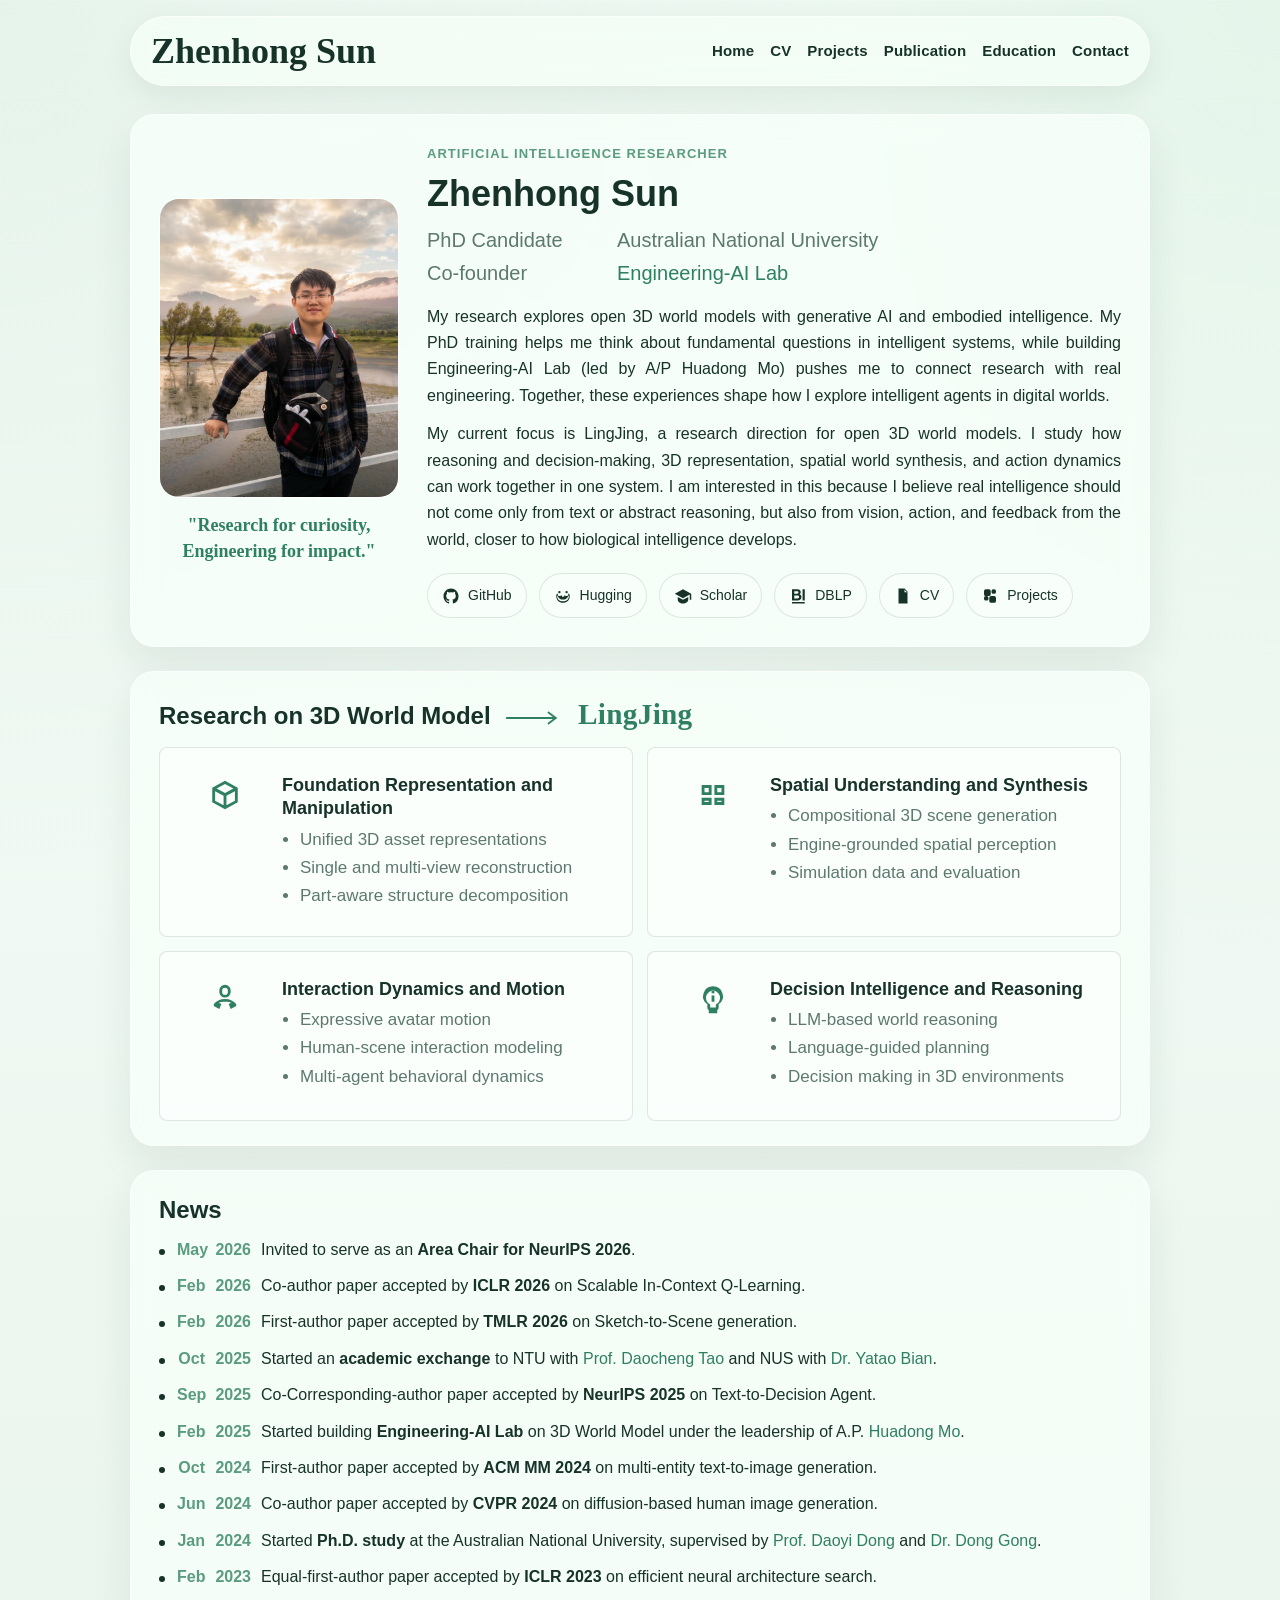
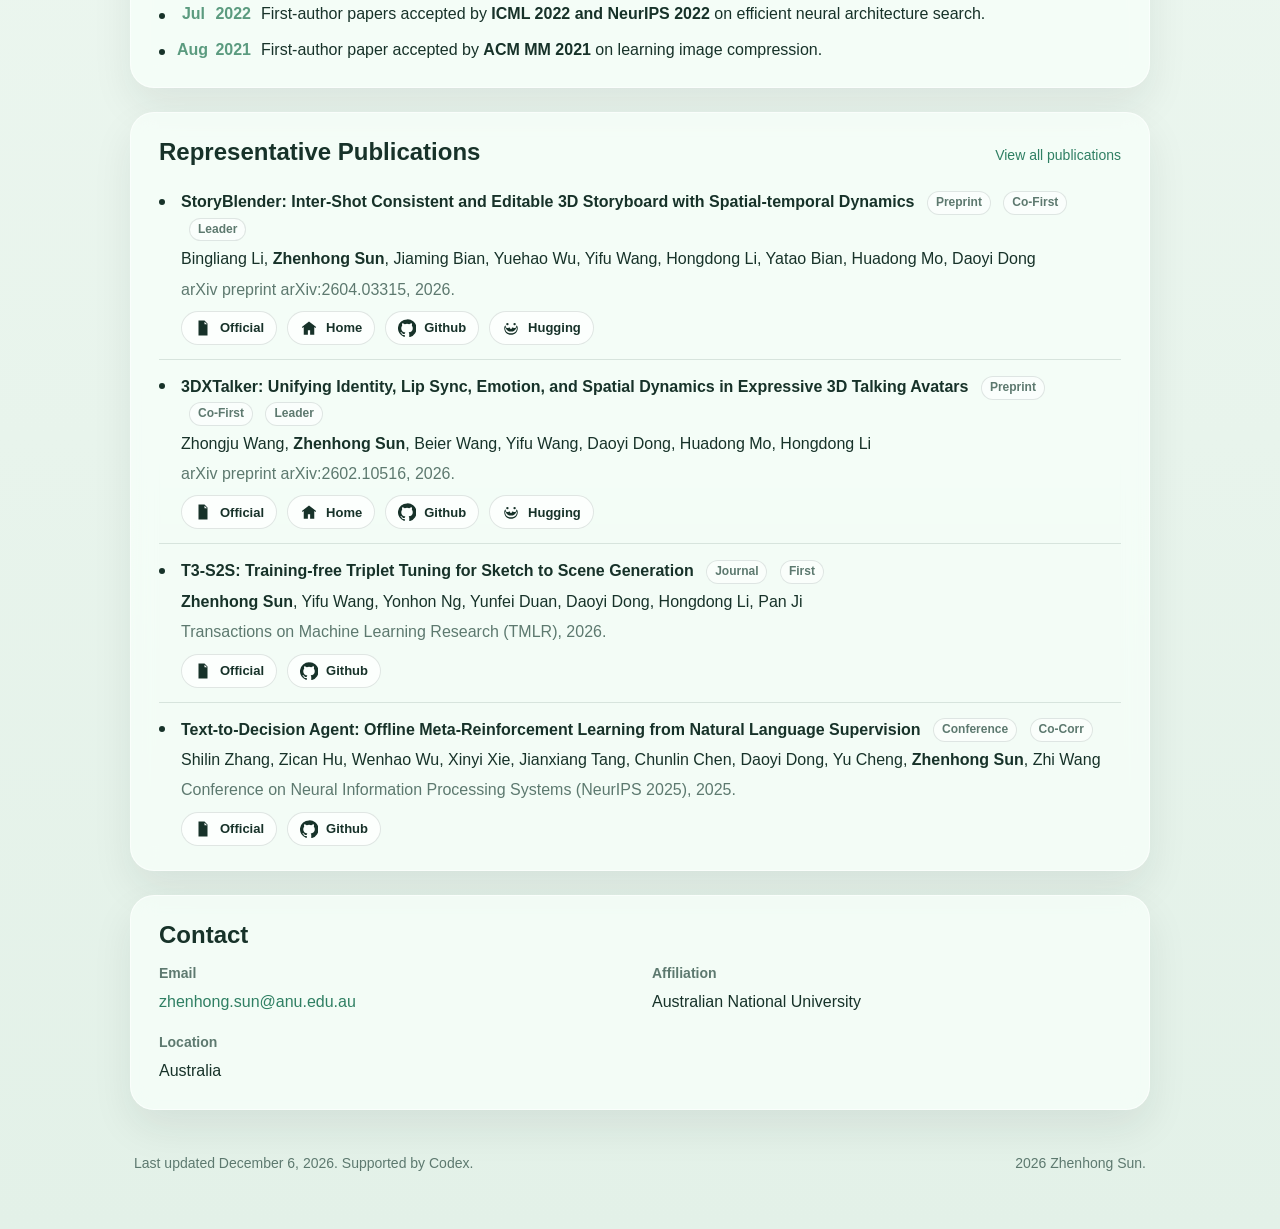
==== commit 7367e222: "Add Engineering-AI Lab homepage link" ====
--- a/index.html
+++ b/index.html
@@ -48,7 +48,13 @@
               </div>
               <div class="subtitle-row">
                 <span>Co-founder</span>
-                <span>Engineering-AI Lab</span>
+                <span>
+                  <a
+                    href="https://engineeringai-lab.github.io"
+                    target="_blank"
+                    rel="noreferrer"
+                  >Engineering-AI Lab</a>
+                </span>
               </div>
             </div>
             <p class="lede">
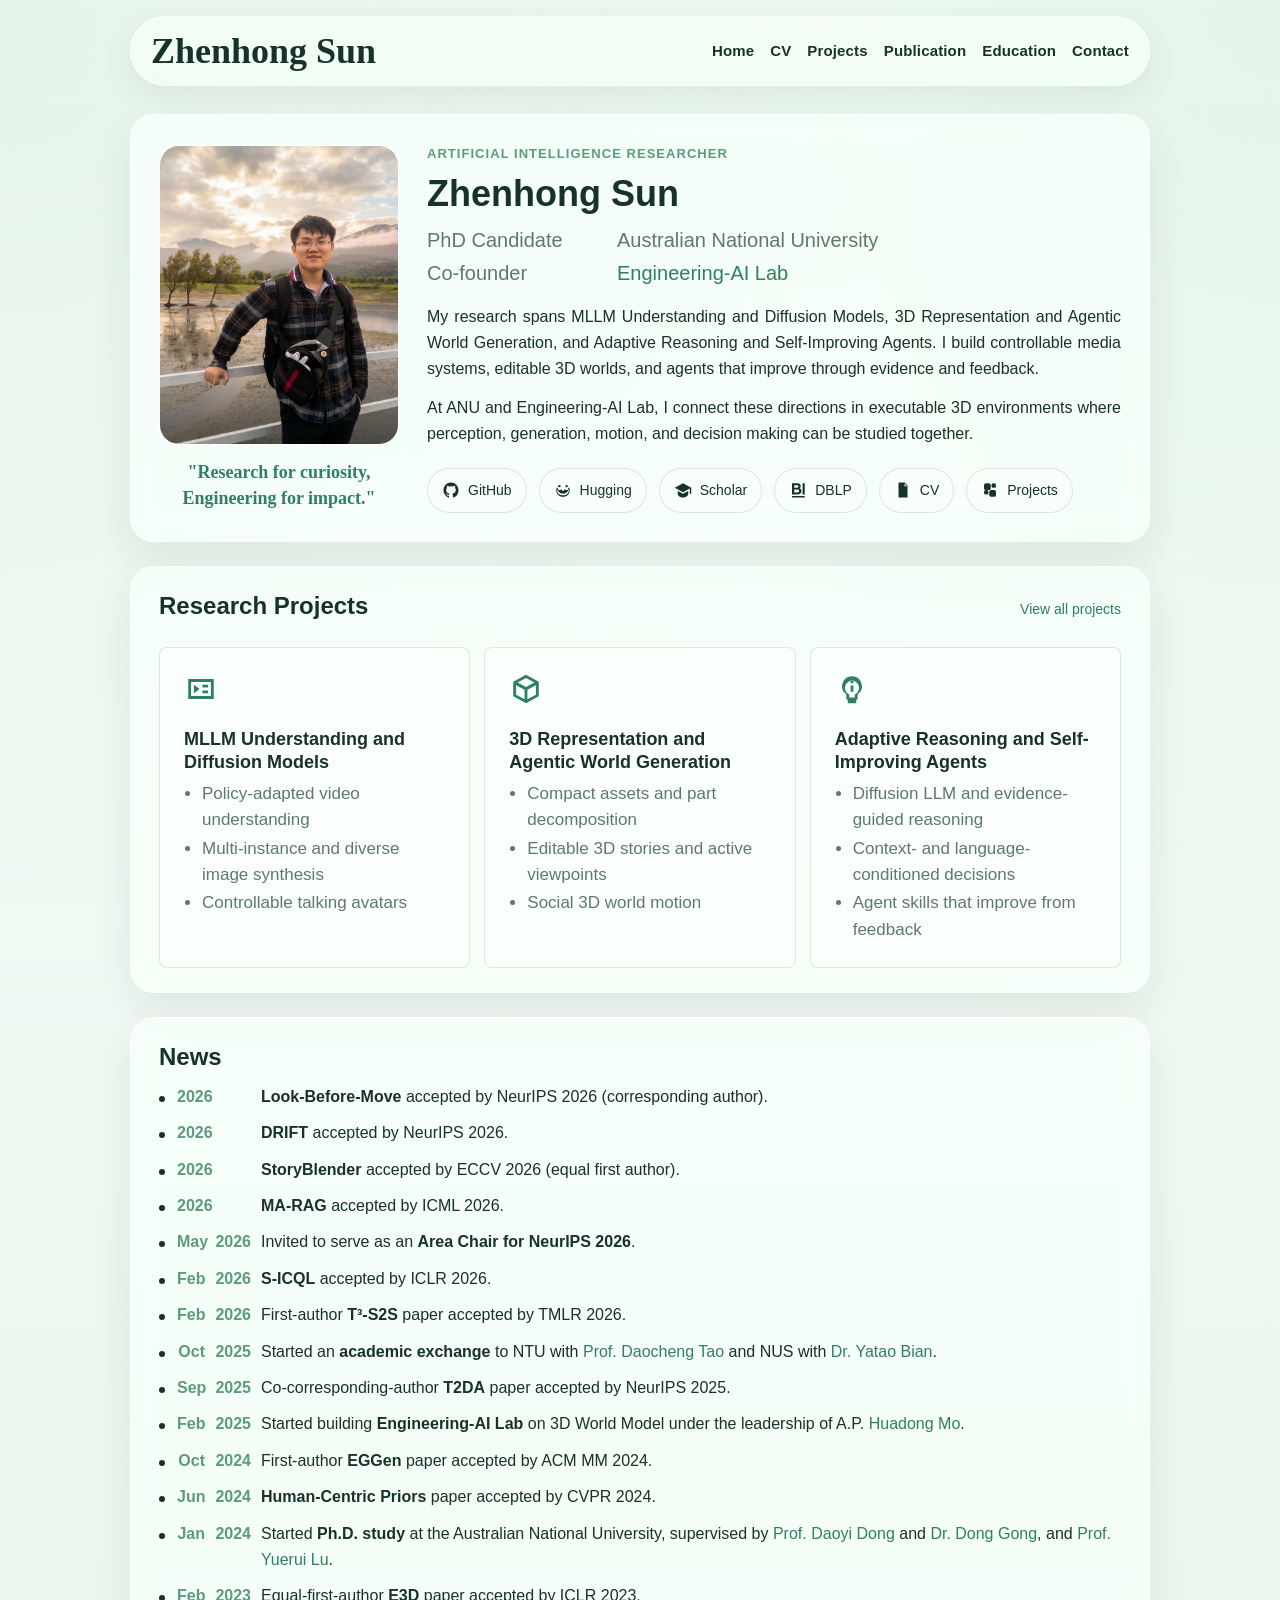
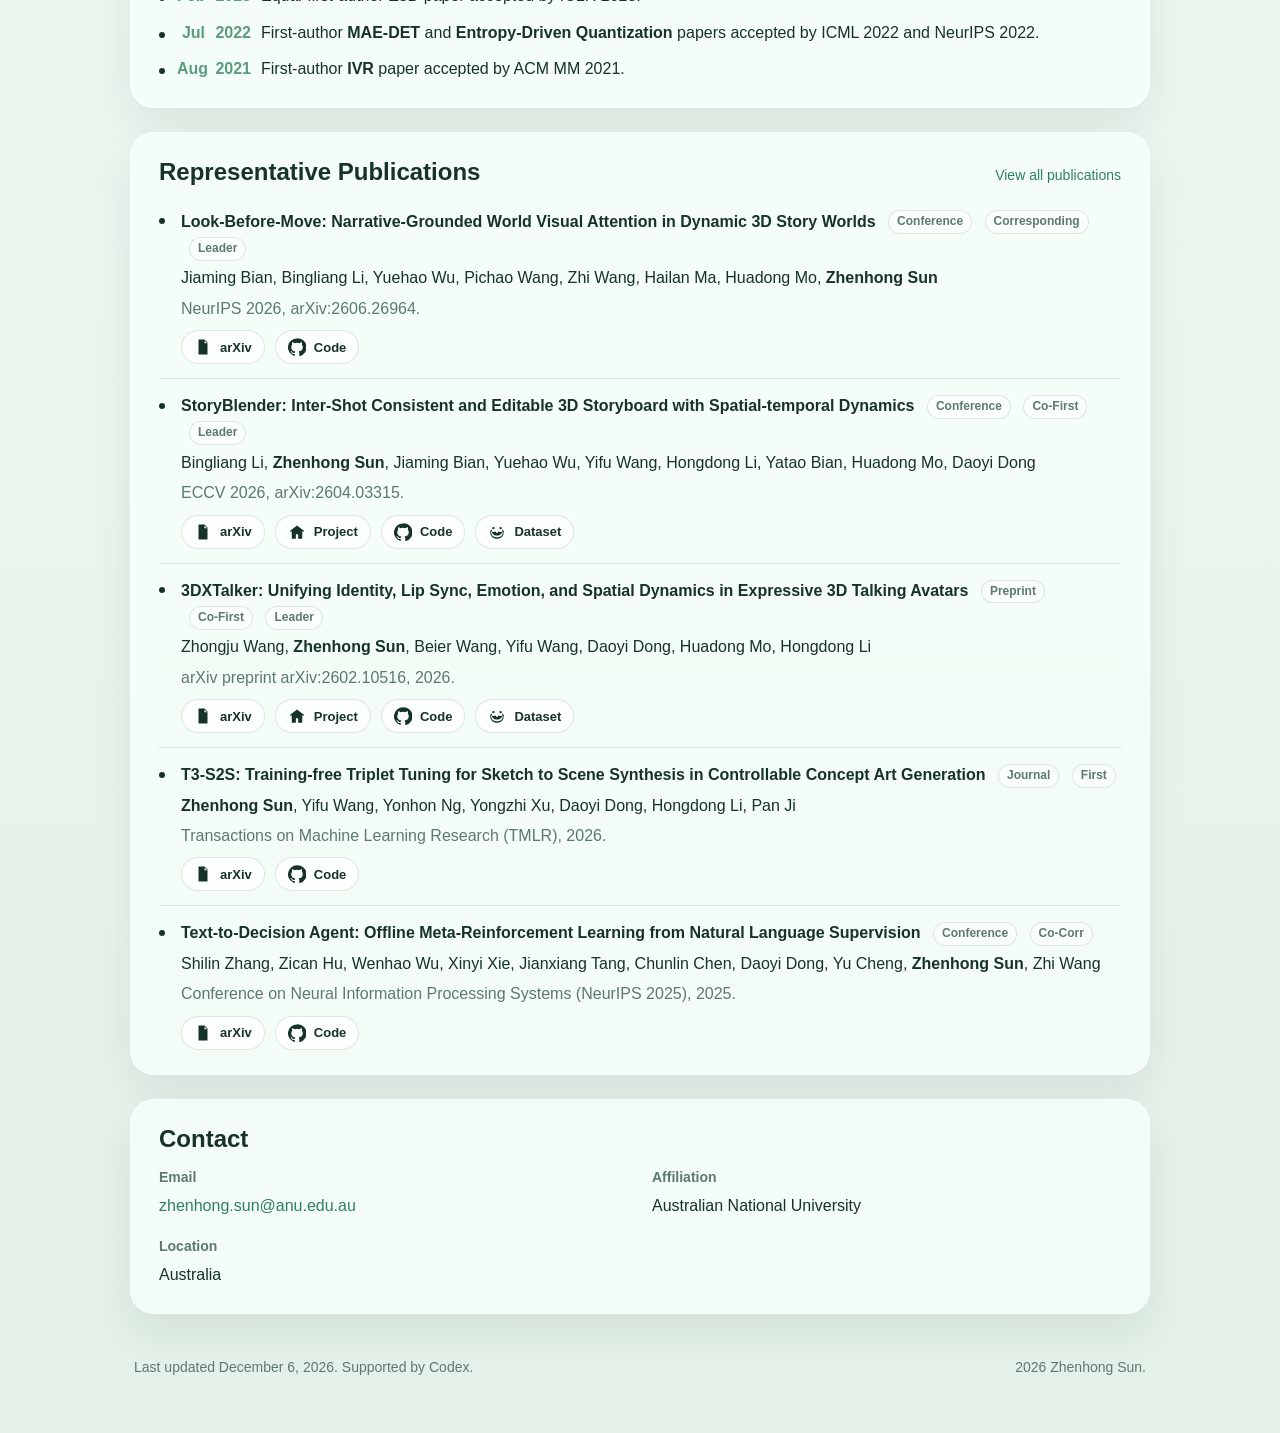
==== commit 4f449144: "Align personal site with updated research CV" ====
--- a/index.html
+++ b/index.html
@@ -58,19 +58,10 @@
               </div>
             </div>
             <p class="lede">
-              My research explores open 3D world models with generative AI and embodied intelligence. 
-              My PhD training helps me think about fundamental questions in intelligent systems, 
-              while building Engineering-AI Lab (led by A/P Huadong Mo) pushes me to connect research with real engineering. 
-              Together, these experiences shape how I explore intelligent agents in digital worlds.
+              My research spans MLLM Understanding and Diffusion Models, 3D Representation and Agentic World Generation, and Adaptive Reasoning and Self-Improving Agents. I build controllable media systems, editable 3D worlds, and agents that improve through evidence and feedback.
             </p>
             <p class="lede lede-secondary">
-              My current focus is LingJing, a research direction for open 3D
-              world models. I study how reasoning and decision-making, 3D representation, 
-              spatial world synthesis, and action dynamics can work
-              together in one system. I am interested in this because I believe
-              real intelligence should not come only from text or abstract
-              reasoning, but also from vision, action, and feedback from the
-              world, closer to how biological intelligence develops.
+              At ANU and Engineering-AI Lab, I connect these directions in executable 3D environments where perception, generation, motion, and decision making can be studied together.
             </p>
             <div class="icon-links" aria-label="Profile links">
               <a
@@ -155,53 +146,34 @@
         </section>
 
         <section class="section-block">
-          <h2 class="research-title">
-            Research on 3D World Model
-            <span class="research-arrow" aria-hidden="true">
-              <svg viewBox="0 0 64 16">
-                <path d="M2 8h54" />
-                <path d="M48 2l8 6-8 6" />
+          <div class="section-heading-row">
+            <h2>Research Projects</h2>
+            <a class="text-link" href="projects.html">View all projects</a>
+          </div>
+          <div class="overview-grid">
+            <div class="overview-card">
+              <svg class="overview-icon" viewBox="0 0 24 24" aria-hidden="true">
+                <path d="M3 5h18v14H3V5Zm2 2v10h14V7H5Zm2 2 4 3-4 3V9Zm6 0h4v2h-4V9Zm0 4h4v2h-4v-2Z" />
               </svg>
-            </span>
-            <span>LingJing</span>
-          </h2>
-          <div class="overview-grid">
+              <div>
+                <h3>MLLM Understanding and Diffusion Models</h3>
+                <ul>
+                  <li>Policy-adapted video understanding</li>
+                  <li>Multi-instance and diverse image synthesis</li>
+                  <li>Controllable talking avatars</li>
+                </ul>
+              </div>
+            </div>
             <div class="overview-card">
               <svg class="overview-icon" viewBox="0 0 24 24" aria-hidden="true">
                 <path d="M12 2 3 6.8v10.4L12 22l9-4.8V6.8L12 2Zm0 2.3 5.9 3.15L12 10.6 6.1 7.45 12 4.3Zm-7 5 6 3.2v6.7l-6-3.2V9.3Zm8 9.9v-6.7l6-3.2V16l-6 3.2Z" />
               </svg>
               <div>
-                <h3>Foundation Representation and Manipulation</h3>
+                <h3>3D Representation and Agentic World Generation</h3>
                 <ul>
-                  <li>Unified 3D asset representations</li>
-                  <li>Single and multi-view reconstruction</li>
-                  <li>Part-aware structure decomposition</li>
-                </ul>
-              </div>
-            </div>
-            <div class="overview-card">
-              <svg class="overview-icon" viewBox="0 0 24 24" aria-hidden="true">
-                <path d="M4 5h7v7H4V5Zm2 2v3h3V7H6Zm7-2h7v7h-7V5Zm2 2v3h3V7h-3ZM4 14h7v5H4v-5Zm2 2v1h3v-1H6Zm7-2h7v5h-7v-5Zm2 2v1h3v-1h-3Z" />
-              </svg>
-              <div>
-                <h3>Spatial Understanding and Synthesis</h3>
-                <ul>
-                  <li>Compositional 3D scene generation</li>
-                  <li>Engine-grounded spatial perception</li>
-                  <li>Simulation data and evaluation</li>
-                </ul>
-              </div>
-            </div>
-            <div class="overview-card">
-              <svg class="overview-icon" viewBox="0 0 24 24" aria-hidden="true">
-                <path d="M12 2a4 4 0 0 1 4 4v1a4 4 0 1 1-8 0V6a4 4 0 0 1 4-4Zm-2 4v1a2 2 0 1 0 4 0V6a2 2 0 1 0-4 0Zm-5.8 9.6C5.7 13.4 8.5 12 12 12s6.3 1.4 7.8 3.6c.42.62.18 1.46-.48 1.78L16 19l-1.4-3.5 1.86-.93A8 8 0 0 0 12 14a8 8 0 0 0-4.46.57L9.4 15.5 8 19l-3.32-1.62a1.32 1.32 0 0 1-.48-1.78Z" />
-              </svg>
-              <div>
-                <h3>Interaction Dynamics and Motion</h3>
-                <ul>
-                  <li>Expressive avatar motion</li>
-                  <li>Human-scene interaction modeling</li>
-                  <li>Multi-agent behavioral dynamics</li>
+                  <li>Compact assets and part decomposition</li>
+                  <li>Editable 3D stories and active viewpoints</li>
+                  <li>Social 3D world motion</li>
                 </ul>
               </div>
             </div>
@@ -210,11 +182,11 @@
                 <path d="M12 3a7 7 0 0 0-4 12.74V18a2 2 0 0 0 2 2h4a2 2 0 0 0 2-2v-2.26A7 7 0 0 0 12 3Zm2 12.9V18h-4v-2.1l-.83-.55A5 5 0 1 1 14.83 15.35L14 15.9ZM9 22h6v-2H9v2Zm2-12.5h2V14h-2V9.5Zm0-3.5h2v2h-2V6Z" />
               </svg>
               <div>
-                <h3>Decision Intelligence and Reasoning</h3>
+                <h3>Adaptive Reasoning and Self-Improving Agents</h3>
                 <ul>
-                  <li>LLM-based world reasoning</li>
-                  <li>Language-guided planning</li>
-                  <li>Decision making in 3D environments</li>
+                  <li>Diffusion LLM and evidence-guided reasoning</li>
+                  <li>Context- and language-conditioned decisions</li>
+                  <li>Agent skills that improve from feedback</li>
                 </ul>
               </div>
             </div>
@@ -226,18 +198,38 @@
           <ul class="timeline-list">
             <li>
               <span class="timeline-dot" aria-hidden="true"></span>
+              <span class="timeline-date"><span>2026</span></span>
+              <span class="timeline-text"><a class="news-highlight" href="https://arxiv.org/abs/2606.26964" target="_blank" rel="noreferrer">Look-Before-Move</a> accepted by NeurIPS 2026 (corresponding author).</span>
+            </li>
+            <li>
+              <span class="timeline-dot" aria-hidden="true"></span>
+              <span class="timeline-date"><span>2026</span></span>
+              <span class="timeline-text"><a class="news-highlight" href="https://arxiv.org/abs/2601.12401" target="_blank" rel="noreferrer">DRIFT</a> accepted by NeurIPS 2026.</span>
+            </li>
+            <li>
+              <span class="timeline-dot" aria-hidden="true"></span>
+              <span class="timeline-date"><span>2026</span></span>
+              <span class="timeline-text"><a class="news-highlight" href="https://arxiv.org/abs/2604.03315" target="_blank" rel="noreferrer">StoryBlender</a> accepted by ECCV 2026 (equal first author).</span>
+            </li>
+            <li>
+              <span class="timeline-dot" aria-hidden="true"></span>
+              <span class="timeline-date"><span>2026</span></span>
+              <span class="timeline-text"><a class="news-highlight" href="https://arxiv.org/abs/2603.03292" target="_blank" rel="noreferrer">MA-RAG</a> accepted by ICML 2026.</span>
+            </li>
+            <li>
+              <span class="timeline-dot" aria-hidden="true"></span>
               <span class="timeline-date"><span>May</span><span>2026</span></span>
               <span class="timeline-text">Invited to serve as an <span class="news-highlight">Area Chair for NeurIPS 2026</span>.</span>
             </li>
             <li>
               <span class="timeline-dot" aria-hidden="true"></span>
               <span class="timeline-date"><span>Feb</span><span>2026</span></span>
-              <span class="timeline-text">Co-author paper accepted by <span class="news-highlight">ICLR 2026</span> on Scalable In-Context Q-Learning.</span>
+              <span class="timeline-text"><a class="news-highlight" href="https://arxiv.org/abs/2506.01299" target="_blank" rel="noreferrer">S-ICQL</a> accepted by ICLR 2026.</span>
             </li>
             <li>
               <span class="timeline-dot" aria-hidden="true"></span>
               <span class="timeline-date"><span>Feb</span><span>2026</span></span>
-              <span class="timeline-text">First-author paper accepted by <span class="news-highlight">TMLR 2026</span> on Sketch-to-Scene generation.</span>
+              <span class="timeline-text">First-author <a class="news-highlight" href="https://arxiv.org/abs/2412.13486" target="_blank" rel="noreferrer">T³-S2S</a> paper accepted by TMLR 2026.</span>
             </li>
             <li>
               <span class="timeline-dot" aria-hidden="true"></span>
@@ -252,7 +244,7 @@
             <li>
               <span class="timeline-dot" aria-hidden="true"></span>
               <span class="timeline-date"><span>Sep</span><span>2025</span></span>
-              <span class="timeline-text">Co-Corresponding-author paper accepted by <span class="news-highlight">NeurIPS 2025</span> on Text-to-Decision Agent.</span>
+              <span class="timeline-text">Co-corresponding-author <a class="news-highlight" href="https://arxiv.org/abs/2504.15046" target="_blank" rel="noreferrer">T2DA</a> paper accepted by NeurIPS 2025.</span>
             </li>
             <li>
               <span class="timeline-dot" aria-hidden="true"></span>
@@ -267,12 +259,12 @@
             <li>
               <span class="timeline-dot" aria-hidden="true"></span>
               <span class="timeline-date"><span>Oct</span><span>2024</span></span>
-              <span class="timeline-text">First-author paper accepted by <span class="news-highlight">ACM MM 2024</span> on multi-entity text-to-image generation.</span>
+              <span class="timeline-text">First-author <a class="news-highlight" href="https://doi.org/10.1145/3664647.3680898" target="_blank" rel="noreferrer">EGGen</a> paper accepted by ACM MM 2024.</span>
             </li>
             <li>
               <span class="timeline-dot" aria-hidden="true"></span>
               <span class="timeline-date"><span>Jun</span><span>2024</span></span>
-              <span class="timeline-text">Co-author paper accepted by <span class="news-highlight">CVPR 2024</span> on diffusion-based human image generation.</span>
+              <span class="timeline-text"><a class="news-highlight" href="https://arxiv.org/abs/2403.05239" target="_blank" rel="noreferrer">Human-Centric Priors</a> paper accepted by CVPR 2024.</span>
             </li>
             <li>
               <span class="timeline-dot" aria-hidden="true"></span>
@@ -281,23 +273,24 @@
                 Started <span class="news-highlight">Ph.D. study</span> at the Australian National University, supervised by
                 <a href="https://scholar.google.com/citations?user=ACw1Y4oAAAAJ&amp;hl=en" target="_blank" rel="noreferrer">Prof. Daoyi Dong</a>
                 and
-                <a href="https://donggong1.github.io/" target="_blank" rel="noreferrer">Dr. Dong Gong</a>.
+                <a href="https://donggong1.github.io/" target="_blank" rel="noreferrer">Dr. Dong Gong</a>, and
+                <a href="https://researchportalplus.anu.edu.au/en/persons/yuerui-lu/" target="_blank" rel="noreferrer">Prof. Yuerui Lu</a>.
               </span>
             </li>
             <li>
               <span class="timeline-dot" aria-hidden="true"></span>
               <span class="timeline-date"><span>Feb</span><span>2023</span></span>
-              <span class="timeline-text">Equal-first-author paper accepted by <span class="news-highlight">ICLR 2023</span> on efficient neural architecture search.</span>
+              <span class="timeline-text">Equal-first-author <a class="news-highlight" href="https://arxiv.org/abs/2303.02693" target="_blank" rel="noreferrer">E3D</a> paper accepted by ICLR 2023.</span>
             </li>
             <li>
               <span class="timeline-dot" aria-hidden="true"></span>
               <span class="timeline-date"><span>Jul</span><span>2022</span></span>
-              <span class="timeline-text">First-author papers accepted by <span class="news-highlight">ICML 2022 and NeurIPS 2022</span> on efficient neural architecture search.</span>
+              <span class="timeline-text">First-author <a class="news-highlight" href="https://arxiv.org/abs/2111.13336" target="_blank" rel="noreferrer">MAE-DET</a> and <a class="news-highlight" href="https://proceedings.neurips.cc/paper_files/paper/2022/hash/86e7ebb16d33d59e62d1b0a079ea058d-Abstract-Conference.html" target="_blank" rel="noreferrer">Entropy-Driven Quantization</a> papers accepted by ICML 2022 and NeurIPS 2022.</span>
             </li>
             <li>
               <span class="timeline-dot" aria-hidden="true"></span>
               <span class="timeline-date"><span>Aug</span><span>2021</span></span>
-              <span class="timeline-text">First-author paper accepted by <span class="news-highlight">ACM MM 2021</span> on learning image compression.</span>
+              <span class="timeline-text">First-author <a class="news-highlight" href="https://arxiv.org/abs/2109.09280" target="_blank" rel="noreferrer">IVR</a> paper accepted by ACM MM 2021.</span>
             </li>
           </ul>
         </section>
@@ -308,13 +301,31 @@
             <a class="text-link" href="publications.html">View all publications</a>
           </div>
           <ul class="publication-list">
+            <li>
+              <div class="publication-title-row">
+                <span class="publication-bullet" aria-hidden="true"></span>
+                <div class="publication-title">
+                  Look-Before-Move: Narrative-Grounded World Visual Attention in Dynamic 3D Story Worlds
+                  <span class="publication-type">Conference</span>
+                  <span class="publication-type">Corresponding</span>
+                  <span class="publication-type">Leader</span>
+                </div>
+              </div>
+              <div class="publication-authors">
+                Jiaming Bian, Bingliang Li, Yuehao Wu, Pichao Wang, Zhi Wang,
+                Hailan Ma, Huadong Mo, <strong>Zhenhong Sun</strong>
+              </div>
+              <div class="publication-venue">
+                NeurIPS 2026, arXiv:2606.26964.
+              </div>
+            </li>
             <li>
               <div class="publication-title-row">
                 <span class="publication-bullet" aria-hidden="true"></span>
                 <div class="publication-title">
                   StoryBlender: Inter-Shot Consistent and Editable 3D
                   Storyboard with Spatial-temporal Dynamics
-                  <span class="publication-type">Preprint</span>
+                  <span class="publication-type">Conference</span>
                   <span class="publication-type">Co-First</span>
                   <span class="publication-type">Leader</span>
                 </div>
@@ -325,7 +336,7 @@
                 Daoyi Dong
               </div>
               <div class="publication-venue">
-                arXiv preprint arXiv:2604.03315, 2026.
+                ECCV 2026, arXiv:2604.03315.
               </div>
             </li>
             <li>
@@ -352,14 +363,14 @@
                 <span class="publication-bullet" aria-hidden="true"></span>
                 <div class="publication-title">
                   T3-S2S: Training-free Triplet Tuning for Sketch to Scene
-                  Generation
+                  Synthesis in Controllable Concept Art Generation
                   <span class="publication-type">Journal</span>
                   <span class="publication-type">First</span>
                 </div>
               </div>
               <div class="publication-authors">
-                <strong>Zhenhong Sun</strong>, Yifu Wang, Yonhon Ng, Yunfei
-                Duan, Daoyi Dong, Hongdong Li, Pan Ji
+                <strong>Zhenhong Sun</strong>, Yifu Wang, Yonhon Ng, Yongzhi
+                Xu, Daoyi Dong, Hongdong Li, Pan Ji
               </div>
               <div class="publication-venue">
                 Transactions on Machine Learning Research (TMLR), 2026.
--- a/styles.css
+++ b/styles.css
@@ -327,17 +327,14 @@
 
 .overview-grid {
   display: grid;
-  grid-template-columns: repeat(2, minmax(0, 1fr));
+  grid-template-columns: repeat(3, minmax(0, 1fr));
   gap: 14px;
   margin-top: 14px;
 }
 
 .overview-card {
-  display: grid;
-  grid-template-columns: 74px minmax(0, 1fr);
-  gap: 20px;
-  min-height: 170px;
-  padding: 26px 28px;
+  min-height: 220px;
+  padding: 24px;
   border: 1px solid var(--line);
   border-radius: 8px;
   background: rgba(255, 255, 255, 0.5);
@@ -346,8 +343,7 @@
 .overview-icon {
   width: 34px;
   height: 34px;
-  justify-self: center;
-  margin-top: 4px;
+  margin-bottom: 14px;
   color: var(--link);
   fill: currentColor;
 }
@@ -702,6 +698,10 @@
   width: 100%;
 }
 
+.project-line-current {
+  grid-template-columns: minmax(0, 1fr) 150px;
+}
+
 .project-title-line {
   min-width: 0;
   color: var(--text);
@@ -790,7 +790,6 @@
   }
 
   .overview-card {
-    grid-template-columns: 52px minmax(0, 1fr);
     padding: 22px;
   }
 
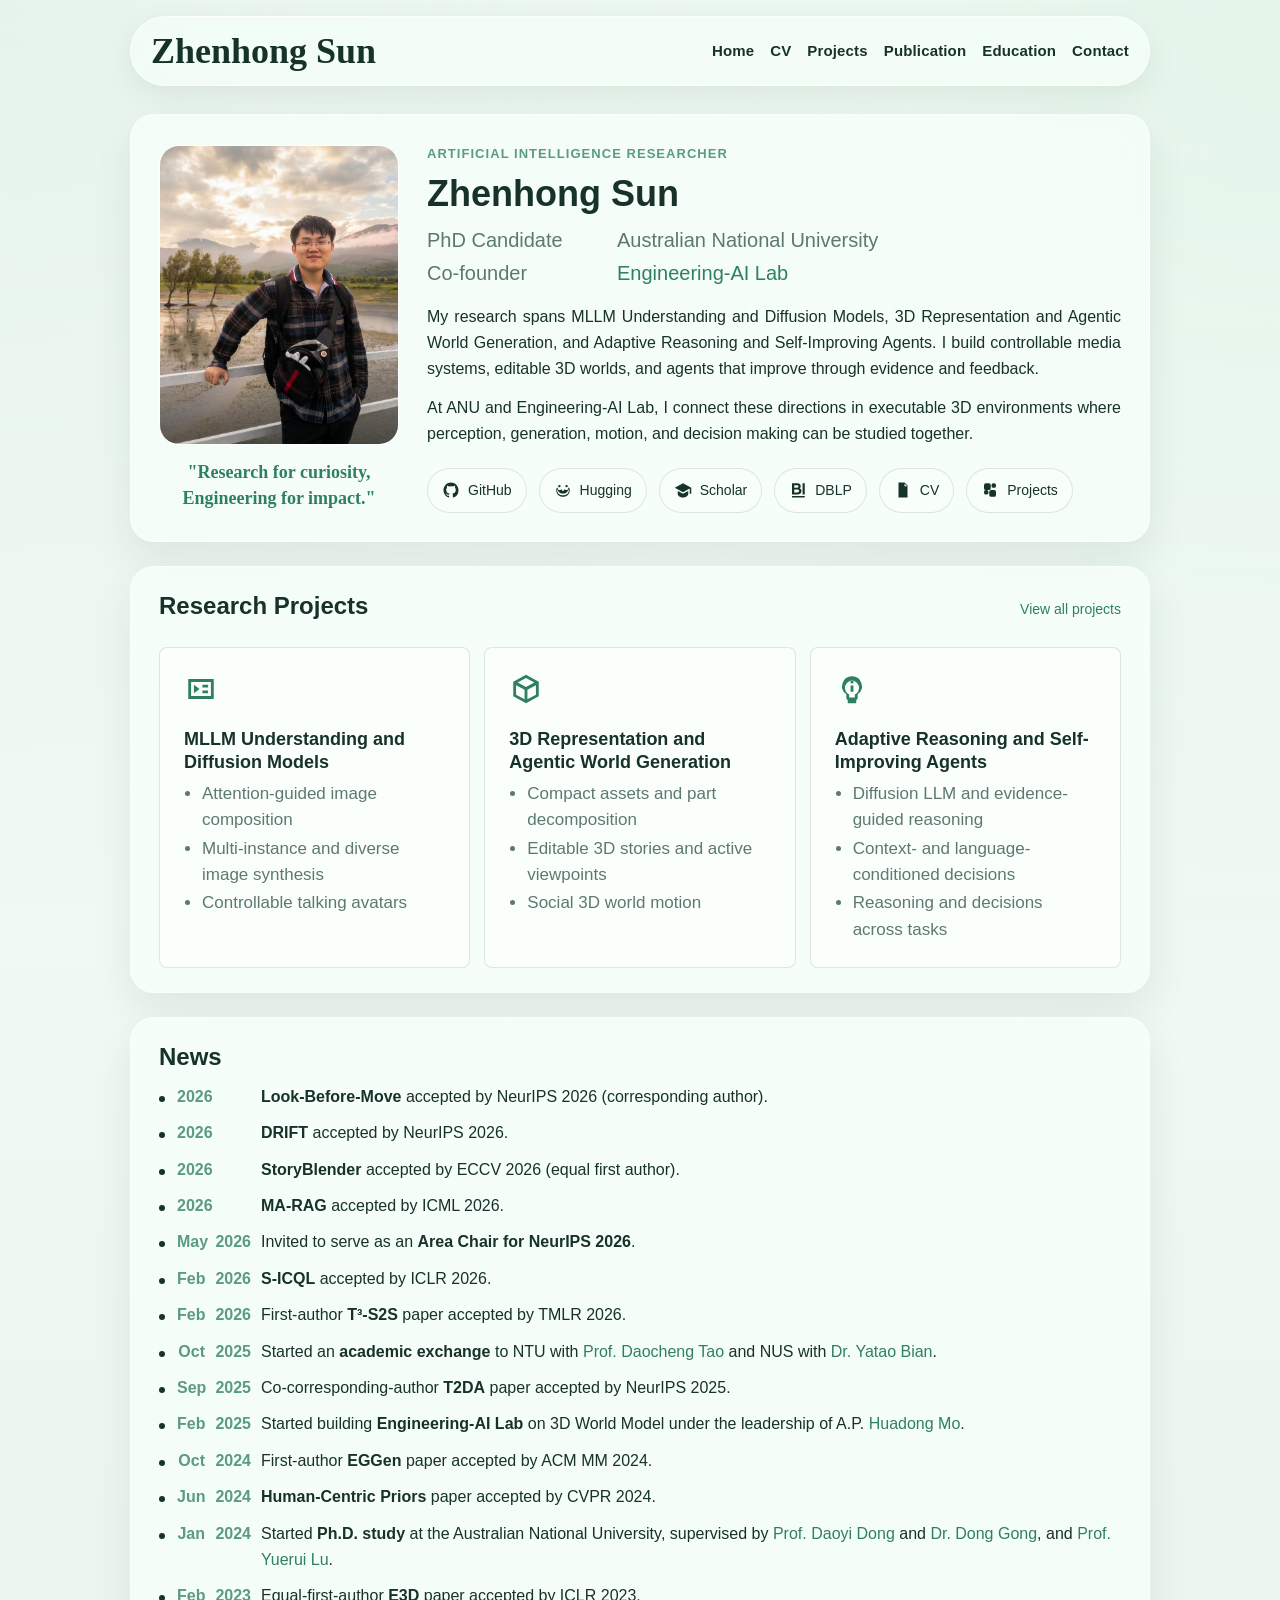
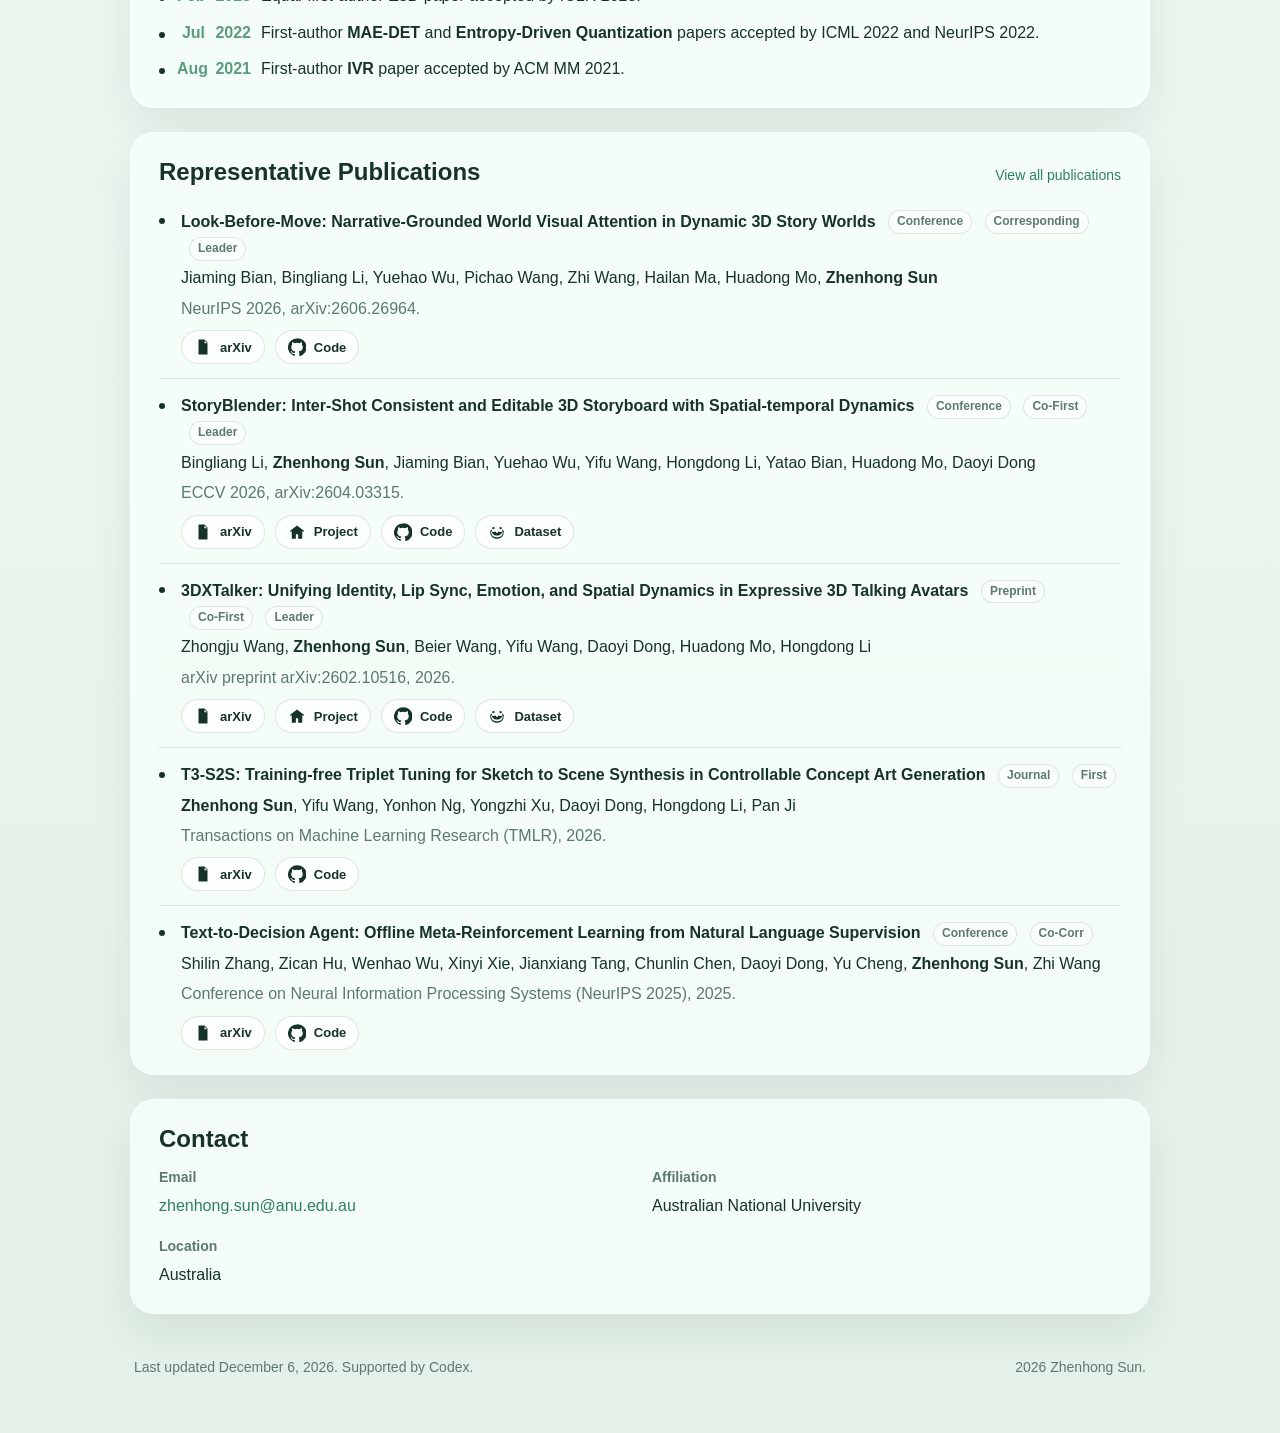
==== commit d58c7baa: "Remove TikTok work from research projects" ====
--- a/index.html
+++ b/index.html
@@ -158,7 +158,7 @@
               <div>
                 <h3>MLLM Understanding and Diffusion Models</h3>
                 <ul>
-                  <li>Policy-adapted video understanding</li>
+                  <li>Attention-guided image composition</li>
                   <li>Multi-instance and diverse image synthesis</li>
                   <li>Controllable talking avatars</li>
                 </ul>
@@ -186,7 +186,7 @@
                 <ul>
                   <li>Diffusion LLM and evidence-guided reasoning</li>
                   <li>Context- and language-conditioned decisions</li>
-                  <li>Agent skills that improve from feedback</li>
+                  <li>Reasoning and decisions across tasks</li>
                 </ul>
               </div>
             </div>
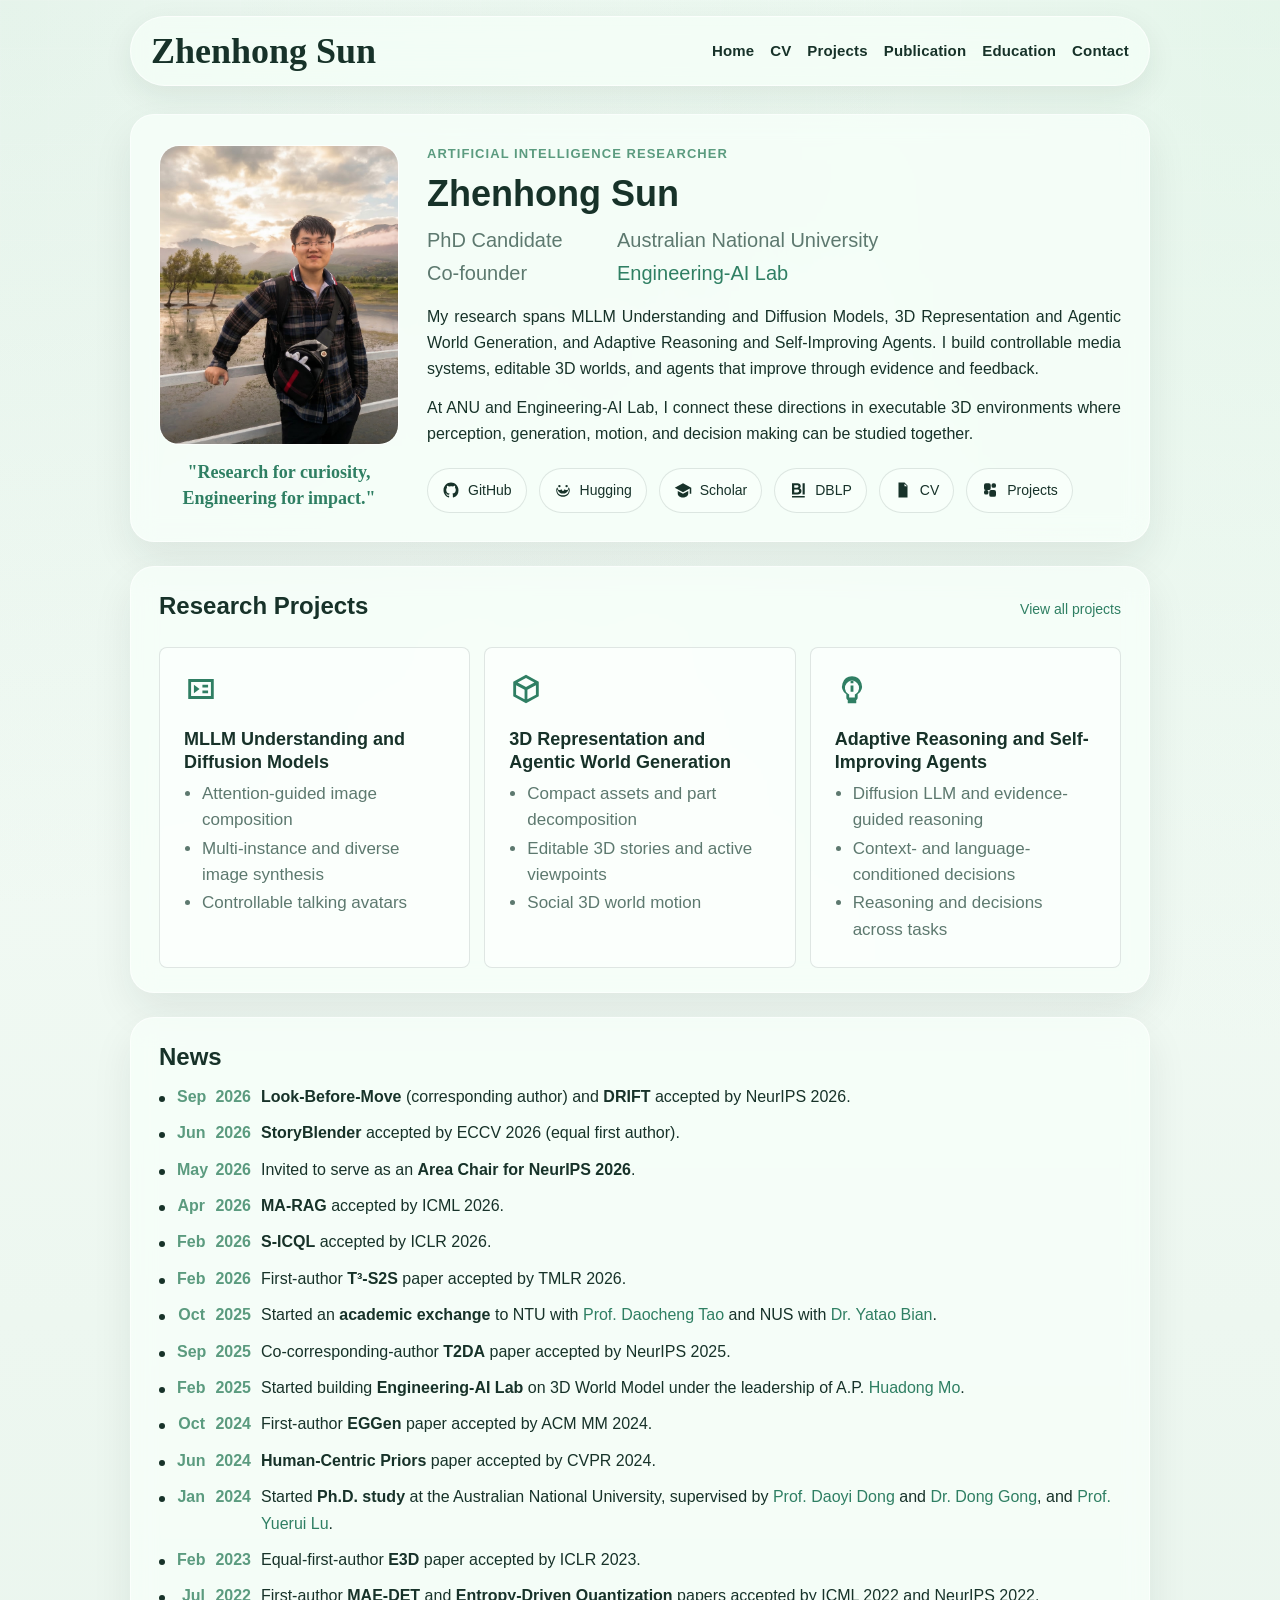
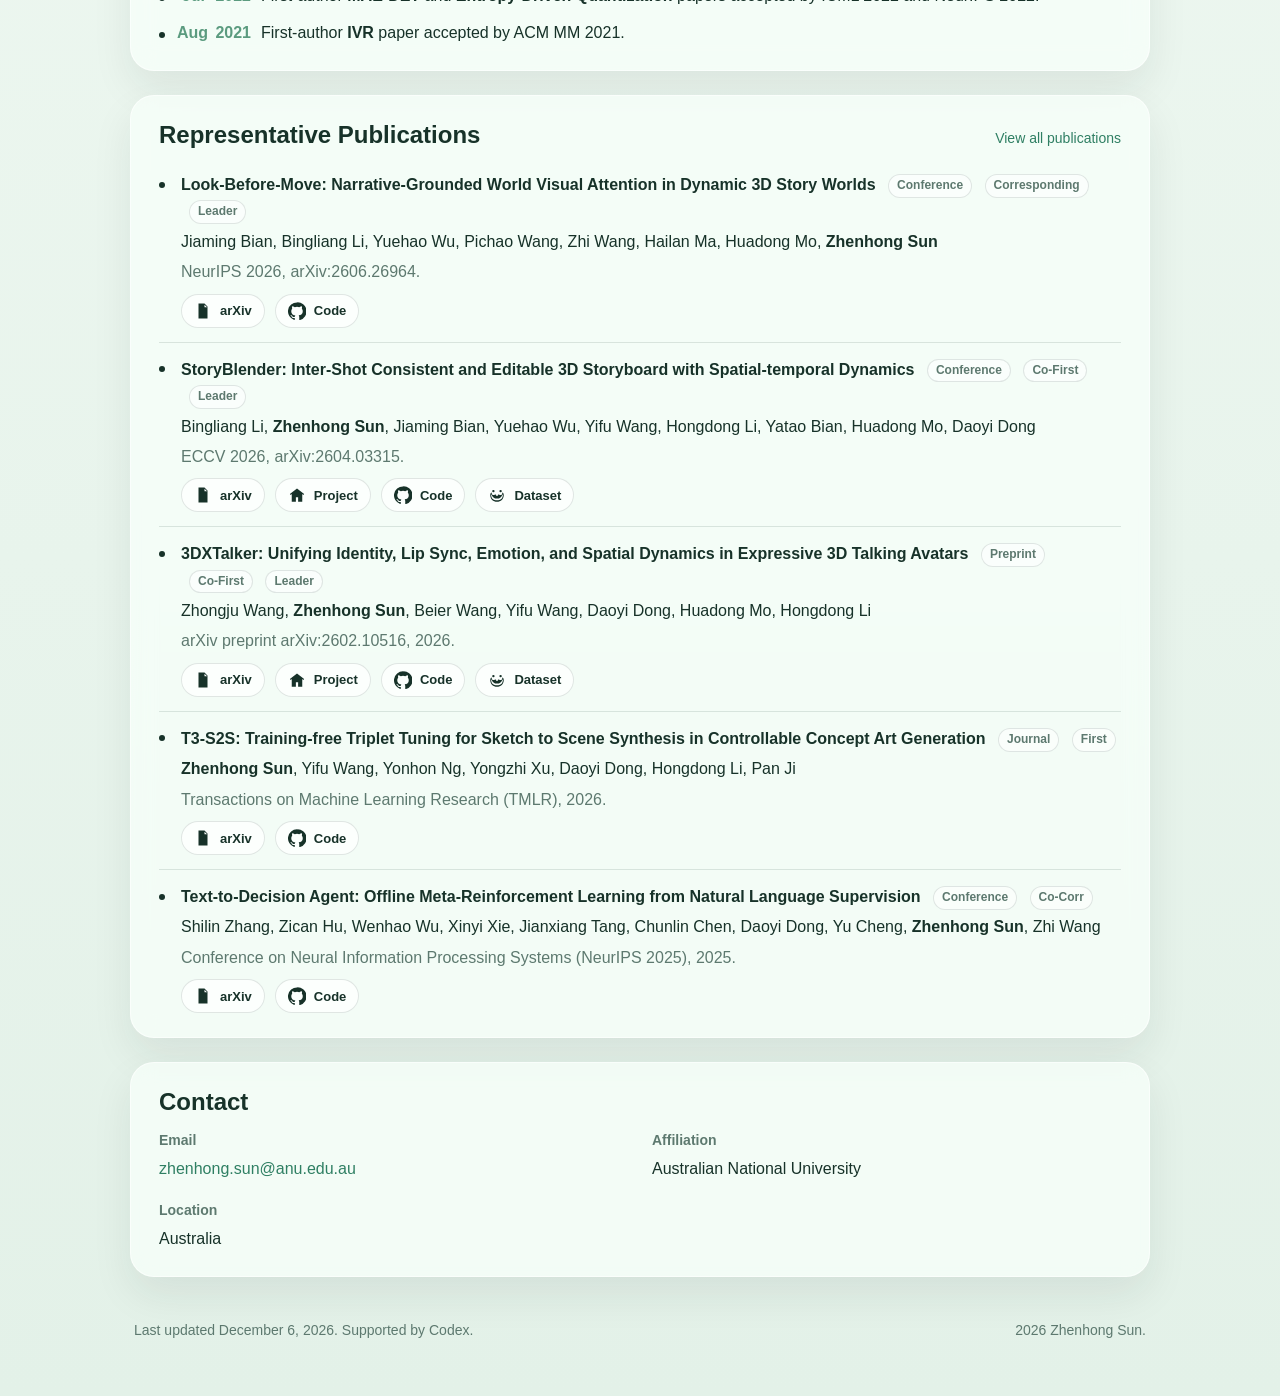
==== commit 8d9717d7: "Date 2026 acceptance news by notification month" ====
--- a/index.html
+++ b/index.html
@@ -198,28 +198,23 @@
           <ul class="timeline-list">
             <li>
               <span class="timeline-dot" aria-hidden="true"></span>
-              <span class="timeline-date"><span>2026</span></span>
-              <span class="timeline-text"><a class="news-highlight" href="https://arxiv.org/abs/2606.26964" target="_blank" rel="noreferrer">Look-Before-Move</a> accepted by NeurIPS 2026 (corresponding author).</span>
-            </li>
-            <li>
-              <span class="timeline-dot" aria-hidden="true"></span>
-              <span class="timeline-date"><span>2026</span></span>
-              <span class="timeline-text"><a class="news-highlight" href="https://arxiv.org/abs/2601.12401" target="_blank" rel="noreferrer">DRIFT</a> accepted by NeurIPS 2026.</span>
-            </li>
-            <li>
-              <span class="timeline-dot" aria-hidden="true"></span>
-              <span class="timeline-date"><span>2026</span></span>
+              <span class="timeline-date"><span>Sep</span><span>2026</span></span>
+              <span class="timeline-text"><a class="news-highlight" href="https://arxiv.org/abs/2606.26964" target="_blank" rel="noreferrer">Look-Before-Move</a> (corresponding author) and <a class="news-highlight" href="https://arxiv.org/abs/2601.12401" target="_blank" rel="noreferrer">DRIFT</a> accepted by NeurIPS 2026.</span>
+            </li>
+            <li>
+              <span class="timeline-dot" aria-hidden="true"></span>
+              <span class="timeline-date"><span>Jun</span><span>2026</span></span>
               <span class="timeline-text"><a class="news-highlight" href="https://arxiv.org/abs/2604.03315" target="_blank" rel="noreferrer">StoryBlender</a> accepted by ECCV 2026 (equal first author).</span>
-            </li>
-            <li>
-              <span class="timeline-dot" aria-hidden="true"></span>
-              <span class="timeline-date"><span>2026</span></span>
-              <span class="timeline-text"><a class="news-highlight" href="https://arxiv.org/abs/2603.03292" target="_blank" rel="noreferrer">MA-RAG</a> accepted by ICML 2026.</span>
             </li>
             <li>
               <span class="timeline-dot" aria-hidden="true"></span>
               <span class="timeline-date"><span>May</span><span>2026</span></span>
               <span class="timeline-text">Invited to serve as an <span class="news-highlight">Area Chair for NeurIPS 2026</span>.</span>
+            </li>
+            <li>
+              <span class="timeline-dot" aria-hidden="true"></span>
+              <span class="timeline-date"><span>Apr</span><span>2026</span></span>
+              <span class="timeline-text"><a class="news-highlight" href="https://arxiv.org/abs/2603.03292" target="_blank" rel="noreferrer">MA-RAG</a> accepted by ICML 2026.</span>
             </li>
             <li>
               <span class="timeline-dot" aria-hidden="true"></span>
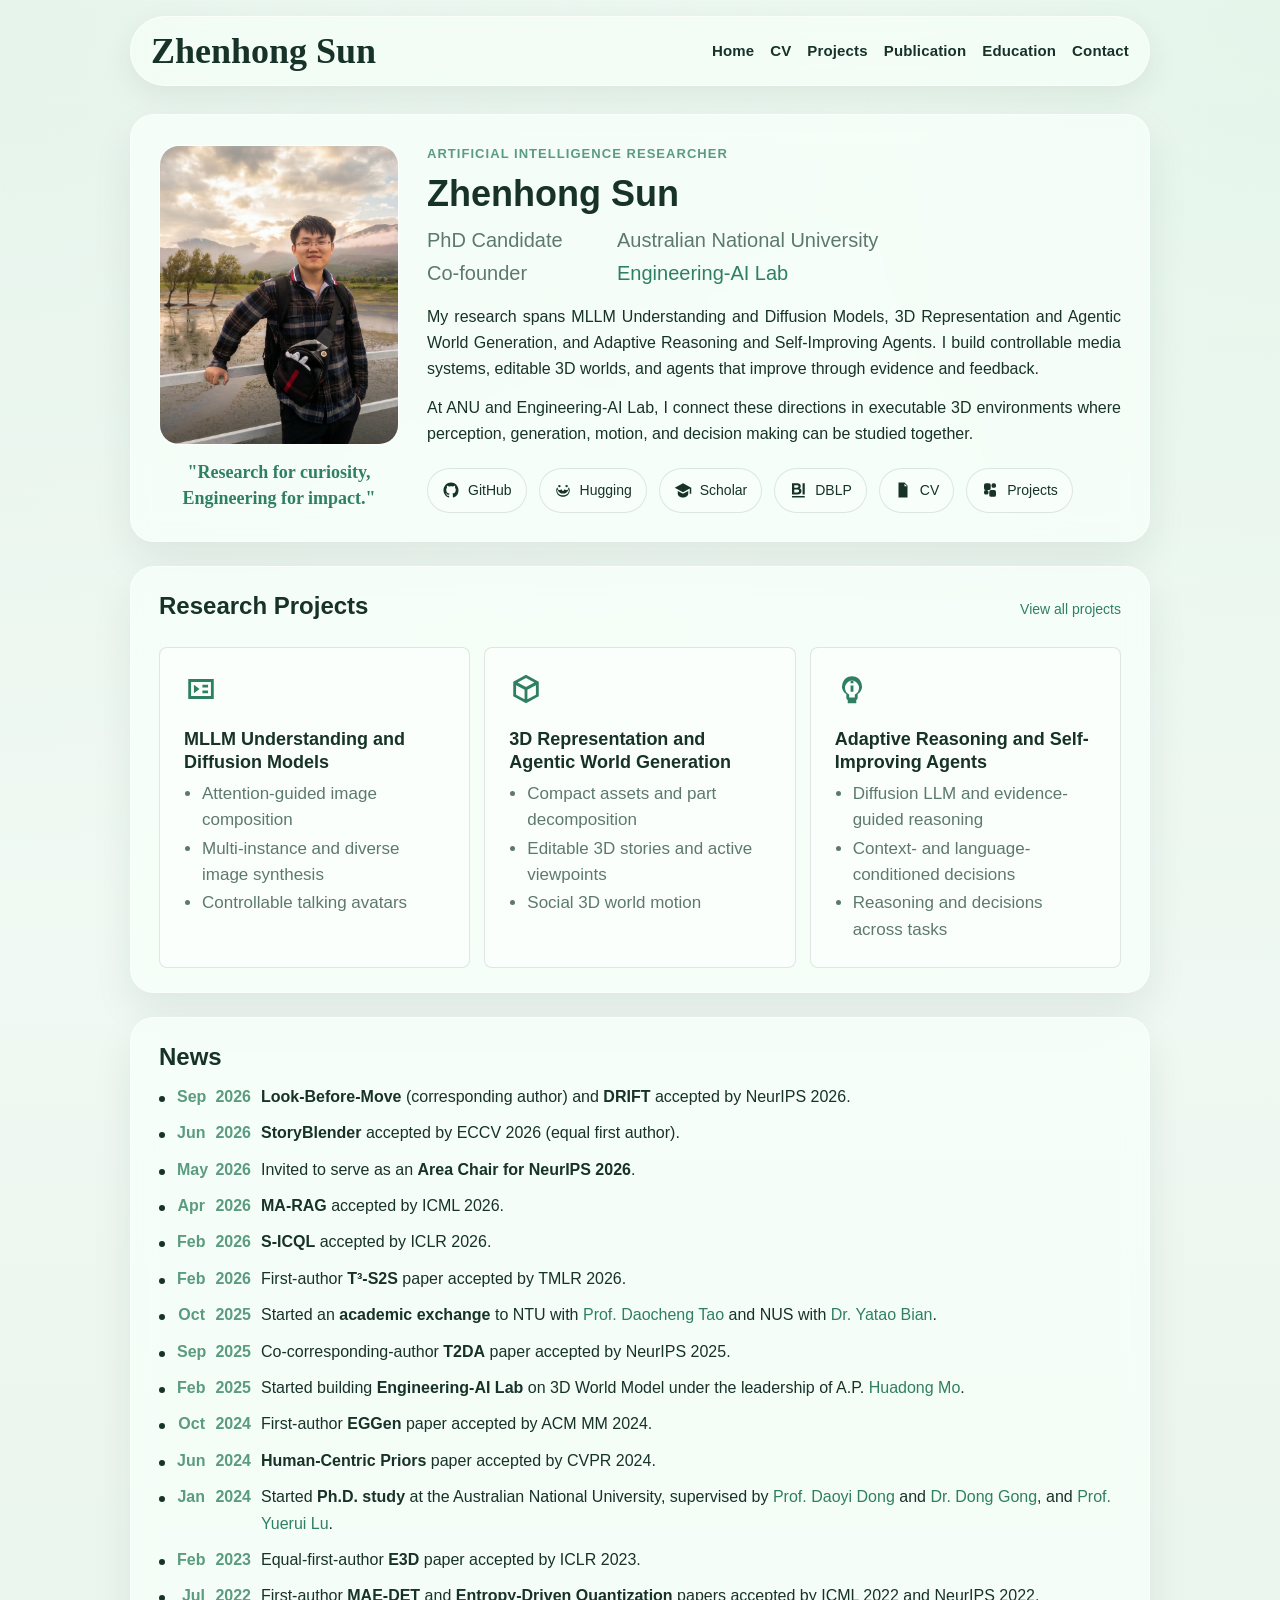
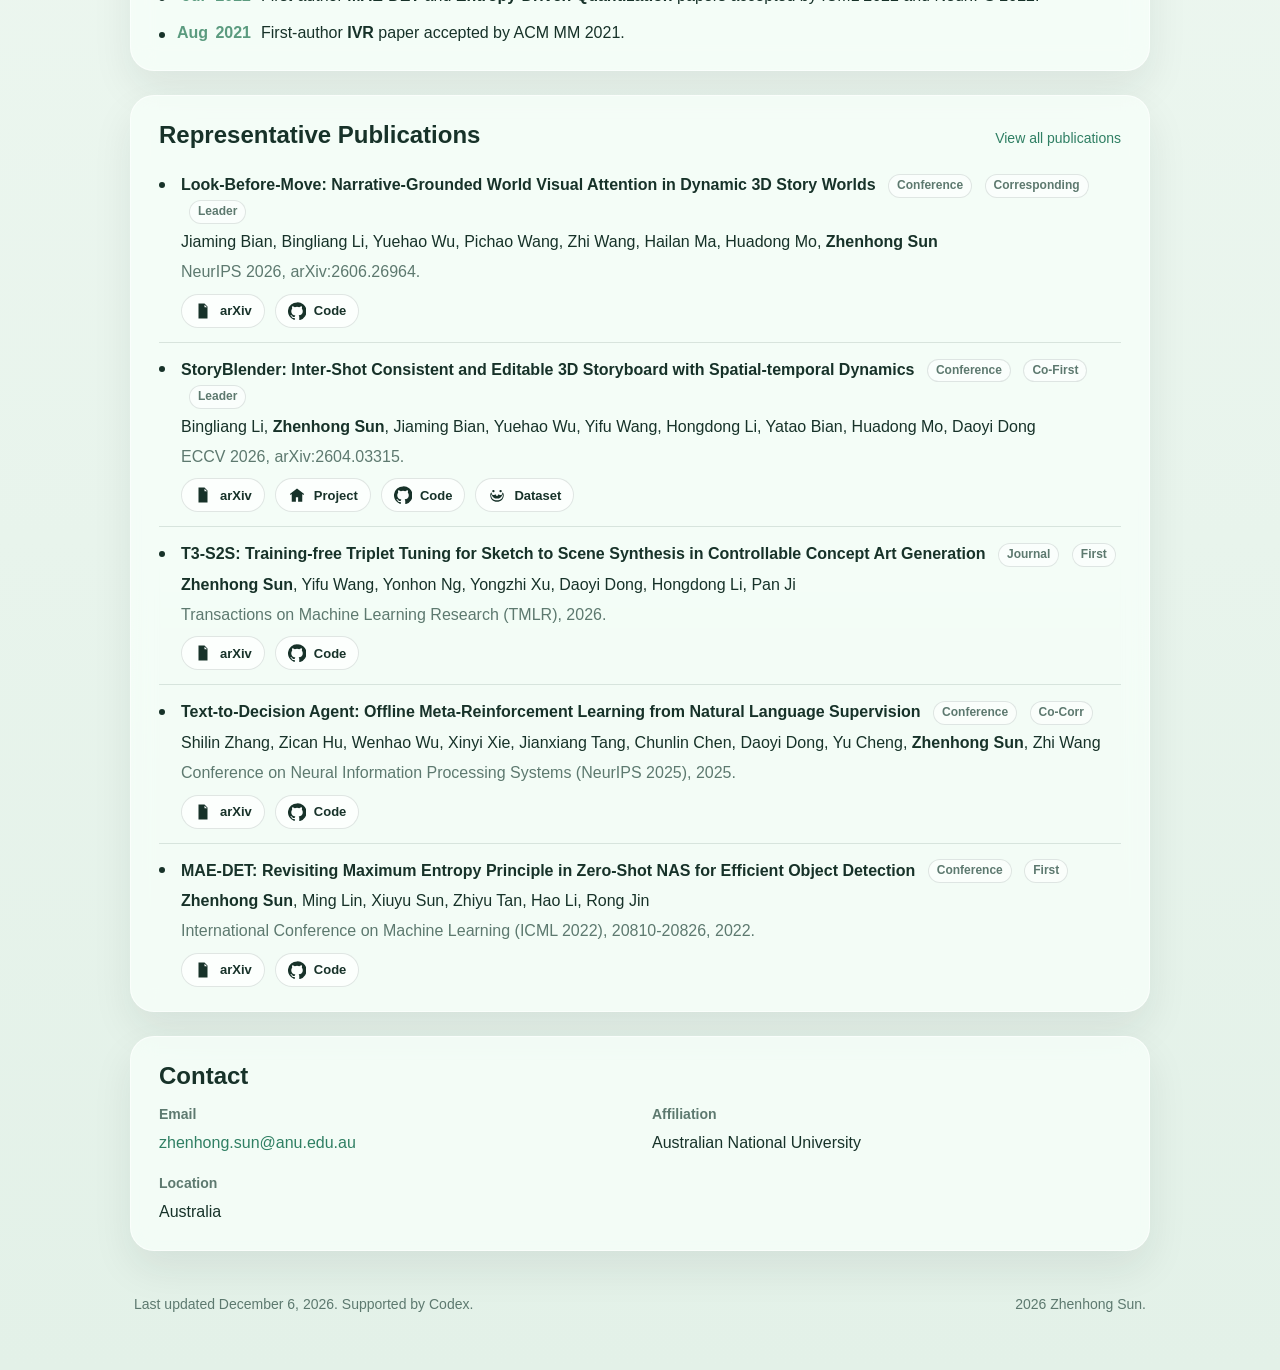
==== commit effcfefb: "Feature MAE-DET in representative publications" ====
--- a/index.html
+++ b/index.html
@@ -338,25 +338,6 @@
               <div class="publication-title-row">
                 <span class="publication-bullet" aria-hidden="true"></span>
                 <div class="publication-title">
-                  3DXTalker: Unifying Identity, Lip Sync, Emotion, and Spatial
-                  Dynamics in Expressive 3D Talking Avatars
-                  <span class="publication-type">Preprint</span>
-                  <span class="publication-type">Co-First</span>
-                  <span class="publication-type">Leader</span>
-                </div>
-              </div>
-              <div class="publication-authors">
-                Zhongju Wang, <strong>Zhenhong Sun</strong>, Beier Wang, Yifu
-                Wang, Daoyi Dong, Huadong Mo, Hongdong Li
-              </div>
-              <div class="publication-venue">
-                arXiv preprint arXiv:2602.10516, 2026.
-              </div>
-            </li>
-            <li>
-              <div class="publication-title-row">
-                <span class="publication-bullet" aria-hidden="true"></span>
-                <div class="publication-title">
                   T3-S2S: Training-free Triplet Tuning for Sketch to Scene
                   Synthesis in Controllable Concept Art Generation
                   <span class="publication-type">Journal</span>
@@ -391,6 +372,25 @@
                 (NeurIPS 2025), 2025.
               </div>
             </li>
+            <li>
+              <div class="publication-title-row">
+                <span class="publication-bullet" aria-hidden="true"></span>
+                <div class="publication-title">
+                  MAE-DET: Revisiting Maximum Entropy Principle in Zero-Shot NAS
+                  for Efficient Object Detection
+                  <span class="publication-type">Conference</span>
+                  <span class="publication-type">First</span>
+                </div>
+              </div>
+              <div class="publication-authors">
+                <strong>Zhenhong Sun</strong>, Ming Lin, Xiuyu Sun, Zhiyu Tan,
+                Hao Li, Rong Jin
+              </div>
+              <div class="publication-venue">
+                International Conference on Machine Learning (ICML 2022),
+                20810-20826, 2022.
+              </div>
+            </li>
           </ul>
         </section>
 
